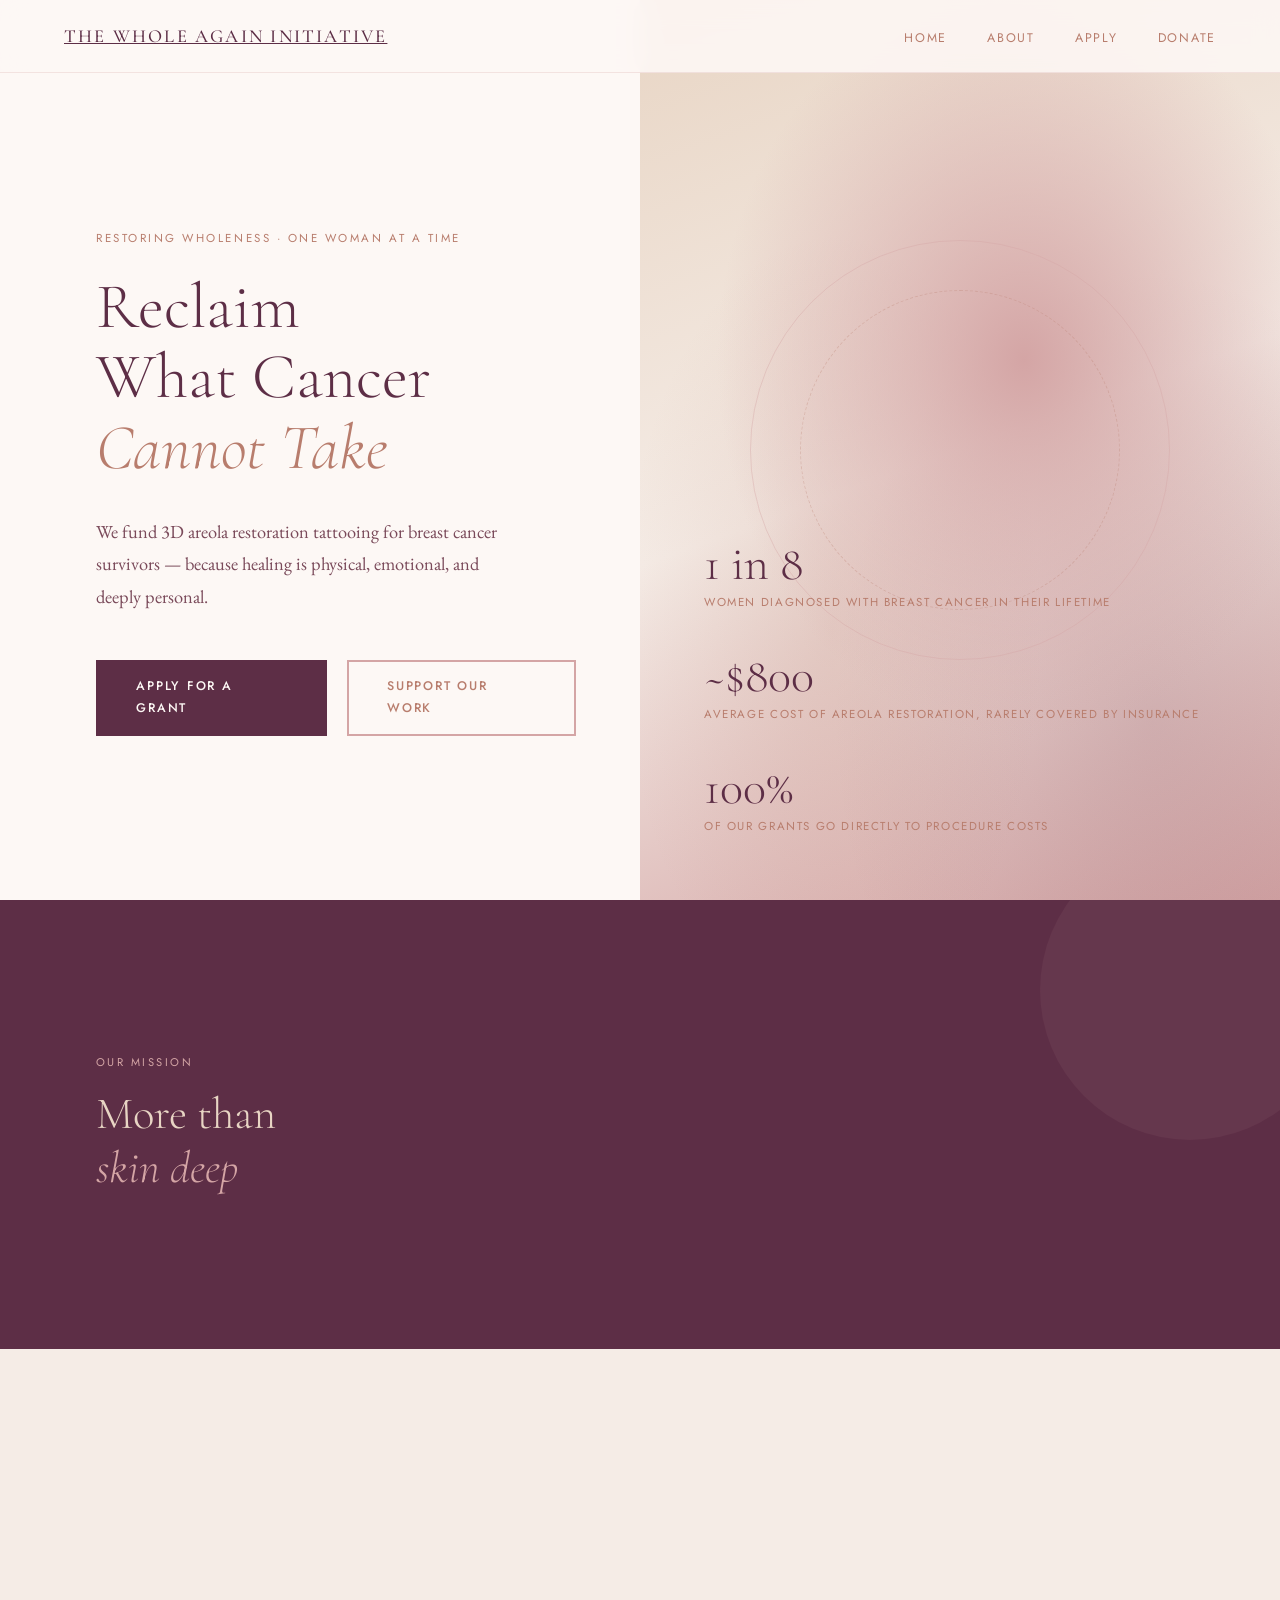
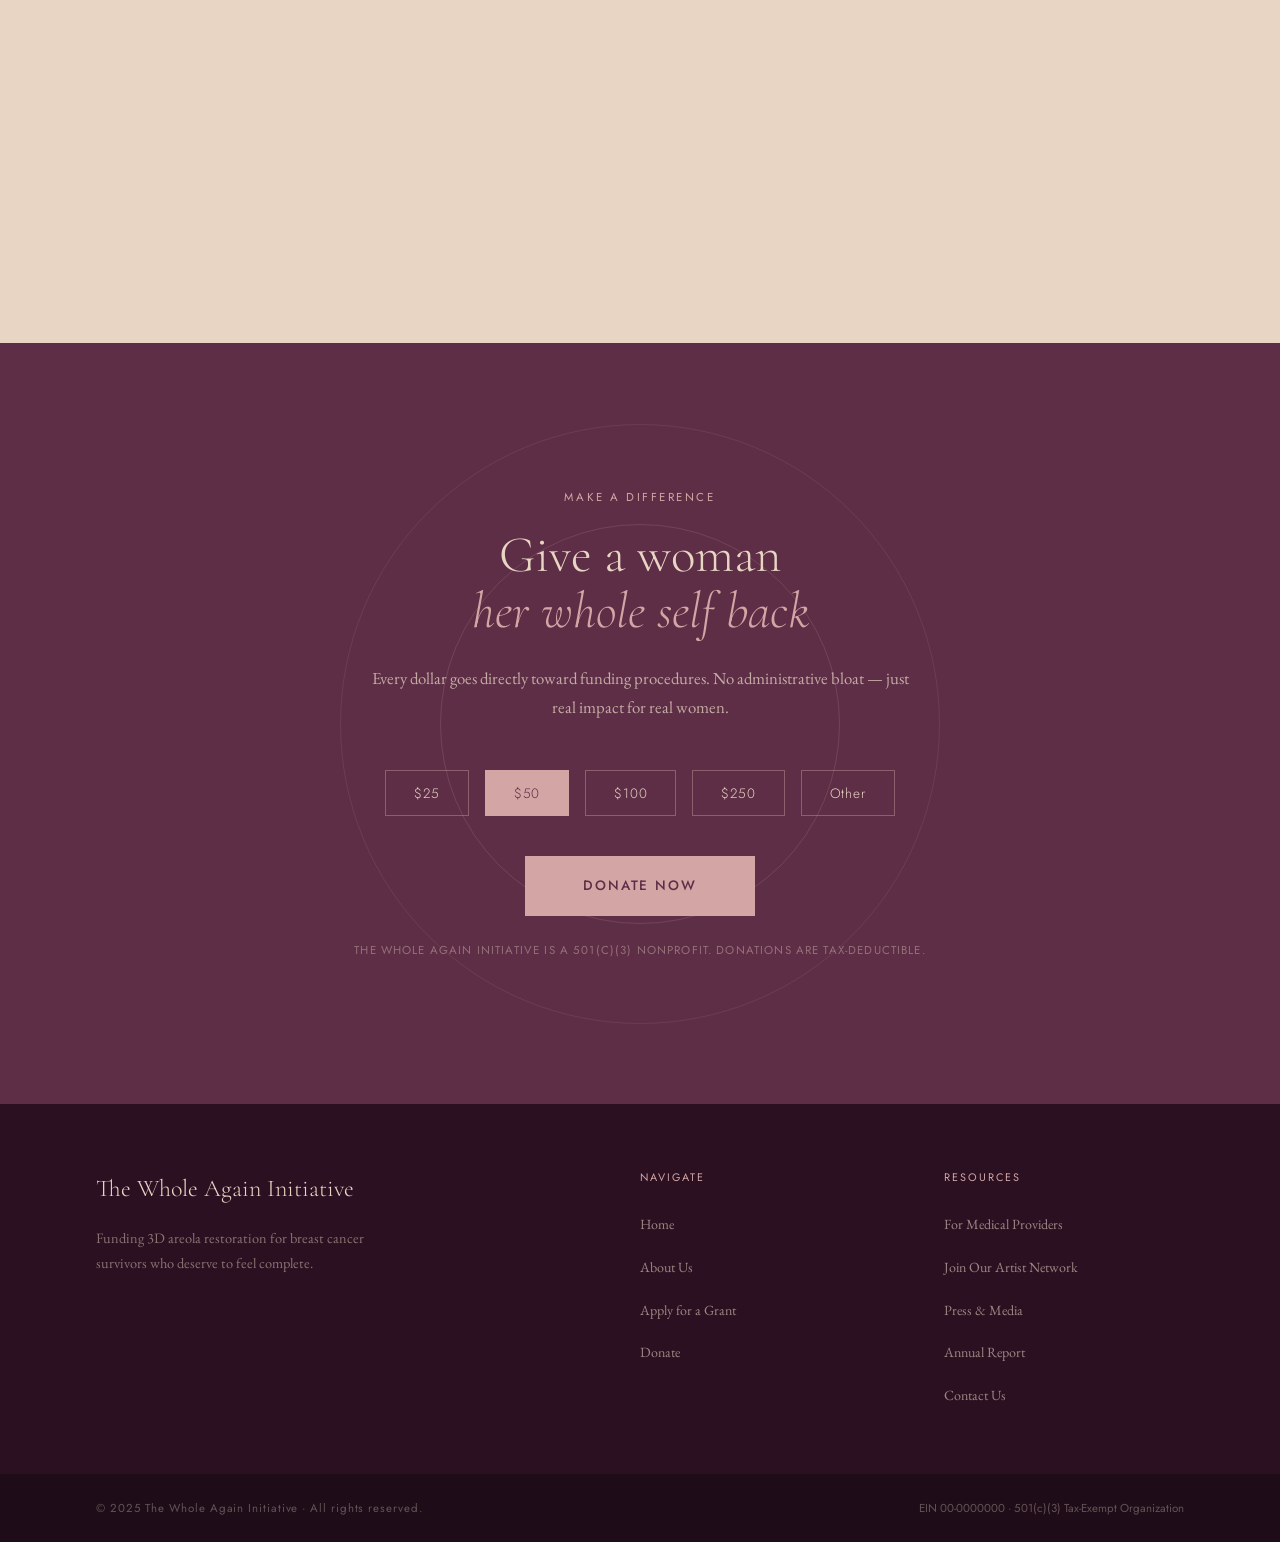
==== index.html @ ffe0a5b9 "Add files via upload" ====
<!DOCTYPE html>
<html lang="en">
<head>
  <meta charset="UTF-8" />
  <meta name="viewport" content="width=device-width, initial-scale=1.0"/>
  <title>The Whole Again Initiative</title>
  <link href="https://fonts.googleapis.com/css2?family=Cormorant+Garamond:ital,wght@0,300;0,400;0,500;0,600;1,300;1,400&family=EB+Garamond:ital,wght@0,400;0,500;1,400&family=Jost:wght@300;400;500&display=swap" rel="stylesheet"/>
  <style>
    :root {
      --dusty-rose: #d4a5a5;
      --clay: #b87d6d;
      --sand: #e8d5c4;
      --deep-burgundy: #5d2e46;
      --petal: #f5ece6;
      --warm-white: #fdf8f5;
      --muted-rose: #c49090;
      --text-dark: #3a1e2e;
    }

    *, *::before, *::after { box-sizing: border-box; margin: 0; padding: 0; }

    html { scroll-behavior: smooth; }

    body {
      background: var(--warm-white);
      color: var(--text-dark);
      font-family: 'EB Garamond', Georgia, serif;
      font-size: 18px;
      line-height: 1.75;
      overflow-x: hidden;
    }

    /* ── NAV ─────────────────────────────────────────────── */
    nav {
      position: fixed; top: 0; left: 0; right: 0; z-index: 100;
      display: flex; align-items: center; justify-content: space-between;
      padding: 1.25rem 4rem;
      background: rgba(253,248,245,0.88);
      backdrop-filter: blur(12px);
      border-bottom: 1px solid rgba(212,165,165,0.25);
      animation: fadeDown 0.8s ease both;
    }
    .nav-logo {
      font-family: 'Cormorant Garamond', serif;
      font-size: 1.15rem;
      font-weight: 500;
      letter-spacing: 0.12em;
      text-transform: uppercase;
      color: var(--deep-burgundy);
    }
    .nav-links { display: flex; gap: 2.5rem; list-style: none; }
    .nav-links a {
      font-family: 'Jost', sans-serif;
      font-size: 0.78rem;
      font-weight: 400;
      letter-spacing: 0.14em;
      text-transform: uppercase;
      color: var(--clay);
      text-decoration: none;
      transition: color 0.2s;
    }
    .nav-links a:hover { color: var(--deep-burgundy); }

    /* ── HERO ────────────────────────────────────────────── */
    .hero {
      min-height: 100vh;
      display: grid;
      grid-template-columns: 1fr 1fr;
      position: relative;
      overflow: hidden;
    }

    .hero-left {
      display: flex;
      flex-direction: column;
      justify-content: center;
      padding: 10rem 4rem 6rem 6rem;
      position: relative;
      z-index: 2;
    }

    .hero-eyebrow {
      font-family: 'Jost', sans-serif;
      font-size: 0.72rem;
      font-weight: 400;
      letter-spacing: 0.22em;
      text-transform: uppercase;
      color: var(--clay);
      margin-bottom: 1.5rem;
      animation: fadeUp 1s 0.3s ease both;
    }

    .hero-title {
      font-family: 'Cormorant Garamond', serif;
      font-size: clamp(3rem, 5vw, 5.5rem);
      font-weight: 300;
      line-height: 1.1;
      color: var(--deep-burgundy);
      margin-bottom: 2rem;
      animation: fadeUp 1s 0.5s ease both;
    }
    .hero-title em {
      font-style: italic;
      font-weight: 300;
      color: var(--clay);
    }

    .hero-tagline {
      font-size: 1.15rem;
      font-weight: 400;
      color: #7a4a5a;
      max-width: 420px;
      margin-bottom: 3rem;
      animation: fadeUp 1s 0.7s ease both;
    }

    .hero-ctas {
      display: flex; gap: 1.25rem; align-items: center;
      animation: fadeUp 1s 0.9s ease both;
    }

    .btn-primary {
      display: inline-block;
      padding: 0.9rem 2.4rem;
      background: var(--deep-burgundy);
      color: var(--warm-white);
      font-family: 'Jost', sans-serif;
      font-size: 0.78rem;
      font-weight: 500;
      letter-spacing: 0.14em;
      text-transform: uppercase;
      text-decoration: none;
      border: 2px solid var(--deep-burgundy);
      transition: all 0.3s ease;
    }
    .btn-primary:hover {
      background: transparent;
      color: var(--deep-burgundy);
    }

    .btn-secondary {
      display: inline-block;
      padding: 0.9rem 2.4rem;
      background: transparent;
      color: var(--clay);
      font-family: 'Jost', sans-serif;
      font-size: 0.78rem;
      font-weight: 500;
      letter-spacing: 0.14em;
      text-transform: uppercase;
      text-decoration: none;
      border: 2px solid var(--dusty-rose);
      transition: all 0.3s ease;
    }
    .btn-secondary:hover {
      border-color: var(--clay);
      color: var(--deep-burgundy);
    }

    .hero-right {
      position: relative;
      overflow: hidden;
      animation: fadeIn 1.4s 0.4s ease both;
    }

    /* Painterly gradient panel */
    .hero-right::before {
      content: '';
      position: absolute; inset: 0;
      background:
        radial-gradient(ellipse 80% 70% at 60% 40%, #d4a5a5 0%, transparent 60%),
        radial-gradient(ellipse 60% 80% at 30% 70%, #b87d6d33 0%, transparent 55%),
        radial-gradient(ellipse 100% 100% at 80% 80%, #5d2e4622 0%, transparent 50%),
        linear-gradient(160deg, #e8d5c4 0%, #f5ece6 50%, #d4a5a5 100%);
    }

    .hero-right-content {
      position: absolute; inset: 0;
      display: flex; flex-direction: column;
      justify-content: flex-end; align-items: flex-start;
      padding: 4rem;
      z-index: 2;
    }

    .hero-stat-block {
      display: flex; flex-direction: column; gap: 2.5rem;
    }

    .hero-stat {
      animation: fadeUp 1s ease both;
    }
    .hero-stat:nth-child(1) { animation-delay: 1s; }
    .hero-stat:nth-child(2) { animation-delay: 1.2s; }
    .hero-stat:nth-child(3) { animation-delay: 1.4s; }

    .hero-stat-number {
      font-family: 'Cormorant Garamond', serif;
      font-size: 3rem;
      font-weight: 300;
      color: var(--deep-burgundy);
      line-height: 1;
    }
    .hero-stat-label {
      font-family: 'Jost', sans-serif;
      font-size: 0.72rem;
      font-weight: 400;
      letter-spacing: 0.14em;
      text-transform: uppercase;
      color: var(--clay);
      margin-top: 0.25rem;
    }

    /* Decorative circle */
    .hero-circle {
      position: absolute;
      width: 420px; height: 420px;
      border-radius: 50%;
      border: 1px solid rgba(212,165,165,0.4);
      top: 50%; left: 50%;
      transform: translate(-50%, -50%);
      animation: rotateSlow 30s linear infinite;
    }
    .hero-circle::before {
      content: '';
      position: absolute;
      width: 320px; height: 320px;
      border-radius: 50%;
      border: 1px dashed rgba(184,125,109,0.3);
      top: 50%; left: 50%;
      transform: translate(-50%, -50%);
    }

    /* Vertical rule */
    .hero-divider {
      position: absolute;
      left: 0; top: 15%; bottom: 15%;
      width: 1px;
      background: linear-gradient(to bottom, transparent, var(--dusty-rose), transparent);
    }

    /* ── MISSION BAND ────────────────────────────────────── */
    .mission-band {
      background: var(--deep-burgundy);
      padding: 5rem 6rem;
      display: grid;
      grid-template-columns: 1fr 2fr;
      gap: 5rem;
      align-items: center;
      position: relative;
      overflow: hidden;
    }
    .mission-band::after {
      content: '';
      position: absolute; top: -60px; right: -60px;
      width: 300px; height: 300px;
      border-radius: 50%;
      background: rgba(212,165,165,0.07);
    }

    .mission-label {
      font-family: 'Jost', sans-serif;
      font-size: 0.7rem;
      letter-spacing: 0.22em;
      text-transform: uppercase;
      color: var(--dusty-rose);
      margin-bottom: 1rem;
    }

    .mission-heading {
      font-family: 'Cormorant Garamond', serif;
      font-size: clamp(2rem, 3.5vw, 3.2rem);
      font-weight: 300;
      color: var(--sand);
      line-height: 1.2;
    }
    .mission-heading em {
      font-style: italic;
      color: var(--dusty-rose);
    }

    .mission-body {
      font-size: 1.05rem;
      color: rgba(232,213,196,0.85);
      line-height: 1.85;
    }
    .mission-body p + p { margin-top: 1.25rem; }

    /* ── HOW IT WORKS ────────────────────────────────────── */
    .how {
      padding: 8rem 6rem;
      background: var(--petal);
      position: relative;
    }

    .section-label {
      font-family: 'Jost', sans-serif;
      font-size: 0.72rem;
      letter-spacing: 0.22em;
      text-transform: uppercase;
      color: var(--clay);
      margin-bottom: 1rem;
    }

    .section-heading {
      font-family: 'Cormorant Garamond', serif;
      font-size: clamp(2.2rem, 3vw, 3.6rem);
      font-weight: 300;
      color: var(--deep-burgundy);
      line-height: 1.15;
      margin-bottom: 4rem;
    }

    .steps {
      display: grid;
      grid-template-columns: repeat(3, 1fr);
      gap: 3rem;
      counter-reset: steps;
    }

    .step {
      counter-increment: steps;
      position: relative;
      padding-top: 2rem;
      border-top: 2px solid var(--dusty-rose);
      transition: transform 0.3s ease;
    }
    .step:hover { transform: translateY(-4px); }

    .step::before {
      content: "0" counter(steps);
      font-family: 'Cormorant Garamond', serif;
      font-size: 3.5rem;
      font-weight: 300;
      color: var(--dusty-rose);
      line-height: 1;
      display: block;
      margin-bottom: 1rem;
    }

    .step-title {
      font-family: 'Cormorant Garamond', serif;
      font-size: 1.5rem;
      font-weight: 500;
      color: var(--deep-burgundy);
      margin-bottom: 0.75rem;
    }

    .step-body {
      font-size: 0.98rem;
      color: #7a4a5a;
      line-height: 1.75;
    }

    /* ── IMPACT ──────────────────────────────────────────── */
    .impact {
      padding: 8rem 6rem;
      background: var(--warm-white);
      display: grid;
      grid-template-columns: 1fr 1fr;
      gap: 6rem;
      align-items: center;
    }

    .impact-quote {
      position: relative;
    }
    .impact-quote::before {
      content: '\201C';
      font-family: 'Cormorant Garamond', serif;
      font-size: 12rem;
      font-weight: 300;
      color: var(--dusty-rose);
      opacity: 0.3;
      position: absolute;
      top: -3.5rem; left: -2rem;
      line-height: 1;
      pointer-events: none;
    }

    .impact-quote blockquote {
      font-family: 'Cormorant Garamond', serif;
      font-size: clamp(1.5rem, 2.2vw, 2.2rem);
      font-weight: 300;
      font-style: italic;
      color: var(--deep-burgundy);
      line-height: 1.5;
      position: relative;
      z-index: 1;
    }

    .impact-attribution {
      font-family: 'Jost', sans-serif;
      font-size: 0.78rem;
      letter-spacing: 0.12em;
      text-transform: uppercase;
      color: var(--clay);
      margin-top: 1.5rem;
    }

    .impact-cards {
      display: flex;
      flex-direction: column;
      gap: 1.5rem;
    }

    .impact-card {
      background: var(--petal);
      border-left: 3px solid var(--dusty-rose);
      padding: 1.75rem 2rem;
      transition: border-color 0.3s, transform 0.3s;
    }
    .impact-card:hover {
      border-left-color: var(--deep-burgundy);
      transform: translateX(6px);
    }

    .impact-card-num {
      font-family: 'Cormorant Garamond', serif;
      font-size: 2.4rem;
      font-weight: 300;
      color: var(--deep-burgundy);
      line-height: 1;
    }
    .impact-card-desc {
      font-family: 'Jost', sans-serif;
      font-size: 0.78rem;
      letter-spacing: 0.1em;
      text-transform: uppercase;
      color: var(--clay);
      margin-top: 0.25rem;
    }

    /* ── ELIGIBILITY ─────────────────────────────────────── */
    .eligibility {
      padding: 8rem 6rem;
      background: var(--sand);
      display: grid;
      grid-template-columns: 1fr 1fr;
      gap: 6rem;
    }

    .eligibility-list {
      list-style: none;
      display: flex;
      flex-direction: column;
      gap: 1.25rem;
      margin-top: 2rem;
    }

    .eligibility-list li {
      display: flex;
      align-items: flex-start;
      gap: 1rem;
      font-size: 1rem;
      color: #5a3040;
    }

    .eligibility-list li::before {
      content: '';
      display: block;
      flex-shrink: 0;
      width: 20px; height: 20px;
      margin-top: 2px;
      border-radius: 50%;
      background: var(--deep-burgundy);
      background-image: url("data:image/svg+xml,%3Csvg xmlns='http://www.w3.org/2000/svg' viewBox='0 0 20 20' fill='white'%3E%3Cpath fill-rule='evenodd' d='M16.707 5.293a1 1 0 010 1.414l-8 8a1 1 0 01-1.414 0l-4-4a1 1 0 011.414-1.414L8 12.586l7.293-7.293a1 1 0 011.414 0z' clip-rule='evenodd'/%3E%3C/svg%3E");
    }

    .apply-form-promo {
      display: flex;
      flex-direction: column;
      justify-content: center;
      gap: 2rem;
    }

    .form-note {
      font-family: 'Jost', sans-serif;
      font-size: 0.78rem;
      letter-spacing: 0.08em;
      color: var(--clay);
      padding: 1.5rem;
      background: rgba(255,255,255,0.5);
      border: 1px solid var(--dusty-rose);
    }

    /* ── DONATE ──────────────────────────────────────────── */
    .donate {
      padding: 9rem 6rem;
      background: var(--deep-burgundy);
      text-align: center;
      position: relative;
      overflow: hidden;
    }
    .donate::before {
      content: '';
      position: absolute;
      width: 600px; height: 600px;
      border-radius: 50%;
      border: 1px solid rgba(212,165,165,0.12);
      top: 50%; left: 50%;
      transform: translate(-50%, -50%);
    }
    .donate::after {
      content: '';
      position: absolute;
      width: 400px; height: 400px;
      border-radius: 50%;
      border: 1px solid rgba(212,165,165,0.18);
      top: 50%; left: 50%;
      transform: translate(-50%, -50%);
    }

    .donate-inner { position: relative; z-index: 2; }

    .donate-eyebrow {
      font-family: 'Jost', sans-serif;
      font-size: 0.72rem;
      letter-spacing: 0.22em;
      text-transform: uppercase;
      color: var(--dusty-rose);
      margin-bottom: 1.25rem;
    }

    .donate-heading {
      font-family: 'Cormorant Garamond', serif;
      font-size: clamp(2.5rem, 4vw, 5rem);
      font-weight: 300;
      color: var(--sand);
      line-height: 1.1;
      margin-bottom: 1.5rem;
    }
    .donate-heading em { font-style: italic; color: var(--dusty-rose); }

    .donate-subtext {
      color: rgba(232,213,196,0.75);
      font-size: 1.05rem;
      max-width: 540px;
      margin: 0 auto 3rem;
    }

    .donate-amounts {
      display: flex;
      justify-content: center;
      gap: 1rem;
      flex-wrap: wrap;
      margin-bottom: 2.5rem;
    }

    .amount-chip {
      padding: 0.75rem 1.75rem;
      border: 1px solid rgba(212,165,165,0.4);
      color: var(--sand);
      font-family: 'Jost', sans-serif;
      font-size: 0.85rem;
      font-weight: 300;
      cursor: pointer;
      transition: all 0.2s;
      background: transparent;
      letter-spacing: 0.06em;
    }
    .amount-chip:hover, .amount-chip.active {
      background: var(--dusty-rose);
      border-color: var(--dusty-rose);
      color: var(--deep-burgundy);
    }

    .btn-donate {
      display: inline-block;
      padding: 1rem 3.5rem;
      background: var(--dusty-rose);
      color: var(--deep-burgundy);
      font-family: 'Jost', sans-serif;
      font-size: 0.85rem;
      font-weight: 500;
      letter-spacing: 0.14em;
      text-transform: uppercase;
      text-decoration: none;
      border: 2px solid var(--dusty-rose);
      transition: all 0.3s ease;
    }
    .btn-donate:hover {
      background: transparent;
      color: var(--dusty-rose);
    }

    /* ── FOOTER ──────────────────────────────────────────── */
    footer {
      padding: 4rem 6rem;
      background: #2a1020;
      display: grid;
      grid-template-columns: 2fr 1fr 1fr;
      gap: 4rem;
    }

    .footer-brand {
      font-family: 'Cormorant Garamond', serif;
      font-size: 1.5rem;
      font-weight: 300;
      color: var(--sand);
      margin-bottom: 1rem;
    }

    .footer-tagline {
      font-size: 0.9rem;
      color: rgba(232,213,196,0.5);
      max-width: 280px;
      line-height: 1.7;
    }

    .footer-col-title {
      font-family: 'Jost', sans-serif;
      font-size: 0.68rem;
      letter-spacing: 0.18em;
      text-transform: uppercase;
      color: var(--dusty-rose);
      margin-bottom: 1.25rem;
    }

    .footer-links {
      list-style: none;
      display: flex;
      flex-direction: column;
      gap: 0.7rem;
    }

    .footer-links a {
      font-size: 0.88rem;
      color: rgba(232,213,196,0.6);
      text-decoration: none;
      transition: color 0.2s;
    }
    .footer-links a:hover { color: var(--dusty-rose); }

    .footer-bottom {
      padding: 1.5rem 6rem;
      background: #1e0c18;
      display: flex;
      align-items: center;
      justify-content: space-between;
    }

    .footer-copy {
      font-family: 'Jost', sans-serif;
      font-size: 0.72rem;
      letter-spacing: 0.08em;
      color: rgba(232,213,196,0.35);
    }

    .footer-tax {
      font-family: 'Jost', sans-serif;
      font-size: 0.72rem;
      color: rgba(232,213,196,0.35);
    }

    /* ── ANIMATIONS ──────────────────────────────────────── */
    @keyframes fadeUp {
      from { opacity: 0; transform: translateY(30px); }
      to   { opacity: 1; transform: translateY(0); }
    }
    @keyframes fadeDown {
      from { opacity: 0; transform: translateY(-20px); }
      to   { opacity: 1; transform: translateY(0); }
    }
    @keyframes fadeIn {
      from { opacity: 0; }
      to   { opacity: 1; }
    }
    @keyframes rotateSlow {
      from { transform: translate(-50%, -50%) rotate(0deg); }
      to   { transform: translate(-50%, -50%) rotate(360deg); }
    }

    /* Scroll reveal */
    .reveal {
      opacity: 0;
      transform: translateY(28px);
      transition: opacity 0.8s ease, transform 0.8s ease;
    }
    .reveal.visible {
      opacity: 1;
      transform: translateY(0);
    }

    /* ── RESPONSIVE ──────────────────────────────────────── */
    @media (max-width: 900px) {
      nav { padding: 1.25rem 2rem; }
      .nav-links { display: none; }
      .hero { grid-template-columns: 1fr; }
      .hero-left { padding: 8rem 2rem 4rem; }
      .hero-right { height: 320px; }
      .mission-band,
      .impact,
      .eligibility { grid-template-columns: 1fr; padding: 4rem 2rem; gap: 2rem; }
      .how { padding: 5rem 2rem; }
      .steps { grid-template-columns: 1fr; }
      .donate { padding: 6rem 2rem; }
      footer { grid-template-columns: 1fr; padding: 3rem 2rem; }
      .footer-bottom { padding: 1.25rem 2rem; flex-direction: column; gap: 0.5rem; }
    }
  </style>
</head>
<body>

  <!-- NAV -->
  <nav>
    <a class="nav-logo" href="/">The Whole Again Initiative</a>
    <ul class="nav-links">
      <li><a href="/" class="active">Home</a></li>
      <li><a href="/about">About</a></li>
      <li><a href="/apply">Apply</a></li>
      <li><a href="/donate">Donate</a></li>
    </ul>
  </nav>

  <!-- HERO -->
  <section class="hero" id="top">
    <div class="hero-left">
      <p class="hero-eyebrow">Restoring Wholeness · One Woman at a Time</p>
      <h1 class="hero-title">
        Reclaim<br/>
        What Cancer<br/>
        <em>Cannot Take</em>
      </h1>
      <p class="hero-tagline">
        We fund 3D areola restoration tattooing for breast cancer survivors — because healing is physical, emotional, and deeply personal.
      </p>
      <div class="hero-ctas">
        <a href="#apply" class="btn-primary">Apply for a Grant</a>
        <a href="#donate" class="btn-secondary">Support Our Work</a>
      </div>
    </div>

    <div class="hero-right">
      <div class="hero-circle"></div>
      <div class="hero-right-content">
        <div class="hero-stat-block">
          <div class="hero-stat">
            <div class="hero-stat-number">1 in 8</div>
            <div class="hero-stat-label">Women diagnosed with breast cancer in their lifetime</div>
          </div>
          <div class="hero-stat">
            <div class="hero-stat-number">~$800</div>
            <div class="hero-stat-label">Average cost of areola restoration, rarely covered by insurance</div>
          </div>
          <div class="hero-stat">
            <div class="hero-stat-number">100%</div>
            <div class="hero-stat-label">Of our grants go directly to procedure costs</div>
          </div>
        </div>
      </div>
    </div>
  </section>

  <!-- MISSION BAND -->
  <section class="mission-band" id="mission">
    <div>
      <p class="mission-label">Our Mission</p>
      <h2 class="mission-heading">
        More than<br/>
        <em>skin deep</em>
      </h2>
    </div>
    <div class="mission-body reveal">
      <p>
        After mastectomy, many women feel their healing journey is incomplete. 3D areola restoration tattooing is a powerful final step — one that helps women reconnect with their bodies and move forward with confidence.
      </p>
      <p>
        But it's often considered cosmetic. Insurance rarely covers it. And the cost falls entirely on the women who need it most. The Whole Again Initiative closes that gap through grant funding, so finances never stand between a survivor and her sense of self.
      </p>
      <p>
        We partner with skilled paramedical tattoo artists across the country to ensure every woman we serve receives compassionate, expert care — at no cost to her.
      </p>
    </div>
  </section>

  <!-- HOW IT WORKS -->
  <section class="how" id="how">
    <p class="section-label reveal">The Process</p>
    <h2 class="section-heading reveal">How our grants work</h2>

    <div class="steps">
      <div class="step reveal">
        <h3 class="step-title">Apply Online</h3>
        <p class="step-body">Complete our simple application. We ask about your cancer history, financial situation, and where you are in your recovery. No lengthy forms — we respect your time and privacy.</p>
      </div>
      <div class="step reveal">
        <h3 class="step-title">Get Matched</h3>
        <p class="step-body">We pair you with a vetted paramedical tattoo artist near you who specializes in areola restoration. Every artist in our network has been personally reviewed for skill, sensitivity, and expertise.</p>
      </div>
      <div class="step reveal">
        <h3 class="step-title">Heal Fully</h3>
        <p class="step-body">We pay your artist directly. You arrive, you receive your procedure, and you leave without a bill. That's it. You've been through enough — this part should be simple.</p>
      </div>
    </div>
  </section>

  <!-- IMPACT -->
  <section class="impact" id="impact">
    <div class="impact-quote reveal">
      <blockquote>
        "I'd been a survivor for three years. But it wasn't until the restoration that I finally felt like myself again. I looked in the mirror and just… exhaled."
      </blockquote>
      <p class="impact-attribution">— Grant recipient, Ohio · 2023</p>
    </div>

    <div class="impact-cards">
      <div class="impact-card reveal">
        <div class="impact-card-num">312</div>
        <div class="impact-card-desc">Women funded since our founding</div>
      </div>
      <div class="impact-card reveal">
        <div class="impact-card-num">48</div>
        <div class="impact-card-desc">Partner artists across 32 states</div>
      </div>
      <div class="impact-card reveal">
        <div class="impact-card-num">$0</div>
        <div class="impact-card-desc">Out-of-pocket cost to every grant recipient</div>
      </div>
      <div class="impact-card reveal">
        <div class="impact-card-num">97%</div>
        <div class="impact-card-desc">Of recipients report improved body confidence post-procedure</div>
      </div>
    </div>
  </section>

  <!-- ELIGIBILITY / APPLY -->
  <section class="eligibility" id="apply">
    <div>
      <p class="section-label reveal">Grant Eligibility</p>
      <h2 class="section-heading reveal">Who we help</h2>
      <ul class="eligibility-list reveal">
        <li>Women who have undergone mastectomy or lumpectomy for breast cancer</li>
        <li>U.S. residents with financial need (income-based, flexible criteria)</li>
        <li>Fully healed surgical sites as confirmed by your medical provider</li>
        <li>No prior areola restoration procedure within the past 3 years</li>
        <li>Willingness to share your story (optionally) to help us raise awareness</li>
      </ul>
    </div>

    <div class="apply-form-promo reveal">
      <div>
        <p class="section-label">Ready to apply?</p>
        <h3 style="font-family:'Cormorant Garamond',serif;font-size:2.2rem;font-weight:300;color:var(--deep-burgundy);line-height:1.2;margin-bottom:1rem;">
          Your story matters.<br/><em>Let us help write the next chapter.</em>
        </h3>
        <p style="font-size:0.98rem;color:#7a4a5a;margin-bottom:1.75rem;">Applications are reviewed on a rolling basis. We typically respond within 2 weeks of submission.</p>
        <a href="#" class="btn-primary">Start Your Application</a>
      </div>
      <div class="form-note">
        <strong style="font-family:'Cormorant Garamond',serif;font-size:1.1rem;color:var(--deep-burgundy);">Need help applying?</strong><br/>
        <span style="font-size:0.9rem;color:#7a4a5a;">Call us at (800) 555-0192 or email <a href="/cdn-cgi/l/email-protection#ee899c8f809a9dae998681828b8f898f8780c0819c89" style="color:var(--clay);"><span class="__cf_email__" data-cfemail="b7d0c5d6d9c3c4f7c0dfd8dbd2d6d0d6ded999d8c5d0">[email&#160;protected]</span></a>. A real human answers.</span>
      </div>
    </div>
  </section>

  <!-- DONATE -->
  <section class="donate" id="donate">
    <div class="donate-inner">
      <p class="donate-eyebrow">Make a Difference</p>
      <h2 class="donate-heading">
        Give a woman<br/>
        <em>her whole self back</em>
      </h2>
      <p class="donate-subtext">
        Every dollar goes directly toward funding procedures. No administrative bloat — just real impact for real women.
      </p>
      <div class="donate-amounts">
        <button class="amount-chip">$25</button>
        <button class="amount-chip active">$50</button>
        <button class="amount-chip">$100</button>
        <button class="amount-chip">$250</button>
        <button class="amount-chip">Other</button>
      </div>
      <a href="#" class="btn-donate">Donate Now</a>
      <p style="margin-top:1.5rem;font-family:'Jost',sans-serif;font-size:0.72rem;letter-spacing:0.1em;color:rgba(232,213,196,0.4);text-transform:uppercase;">
        The Whole Again Initiative is a 501(c)(3) nonprofit. Donations are tax-deductible.
      </p>
    </div>
  </section>

  <!-- FOOTER -->
  <footer>
    <div>
      <p class="footer-brand">The Whole Again Initiative</p>
      <p class="footer-tagline">Funding 3D areola restoration for breast cancer survivors who deserve to feel complete.</p>
    </div>
    <div>
      <p class="footer-col-title">Navigate</p>
      <ul class="footer-links">
        <li><a href="/">Home</a></li>
        <li><a href="/about">About Us</a></li>
        <li><a href="/apply">Apply for a Grant</a></li>
        <li><a href="/donate">Donate</a></li>
      </ul>
    </div>
    <div>
      <p class="footer-col-title">Resources</p>
      <ul class="footer-links">
        <li><a href="#">For Medical Providers</a></li>
        <li><a href="#">Join Our Artist Network</a></li>
        <li><a href="#">Press & Media</a></li>
        <li><a href="#">Annual Report</a></li>
        <li><a href="#">Contact Us</a></li>
      </ul>
    </div>
  </footer>
  <div class="footer-bottom">
    <p class="footer-copy">© 2025 The Whole Again Initiative · All rights reserved.</p>
    <p class="footer-tax">EIN 00-0000000 · 501(c)(3) Tax-Exempt Organization</p>
  </div>

  <script data-cfasync="false" src="/cdn-cgi/scripts/5c5dd728/cloudflare-static/email-decode.min.js"></script><script>
    // Scroll reveal
    const reveals = document.querySelectorAll('.reveal');
    const observer = new IntersectionObserver((entries) => {
      entries.forEach((e, i) => {
        if (e.isIntersecting) {
          setTimeout(() => e.target.classList.add('visible'), i * 80);
          observer.unobserve(e.target);
        }
      });
    }, { threshold: 0.12 });
    reveals.forEach(el => observer.observe(el));

    // Donate chip toggle
    document.querySelectorAll('.amount-c
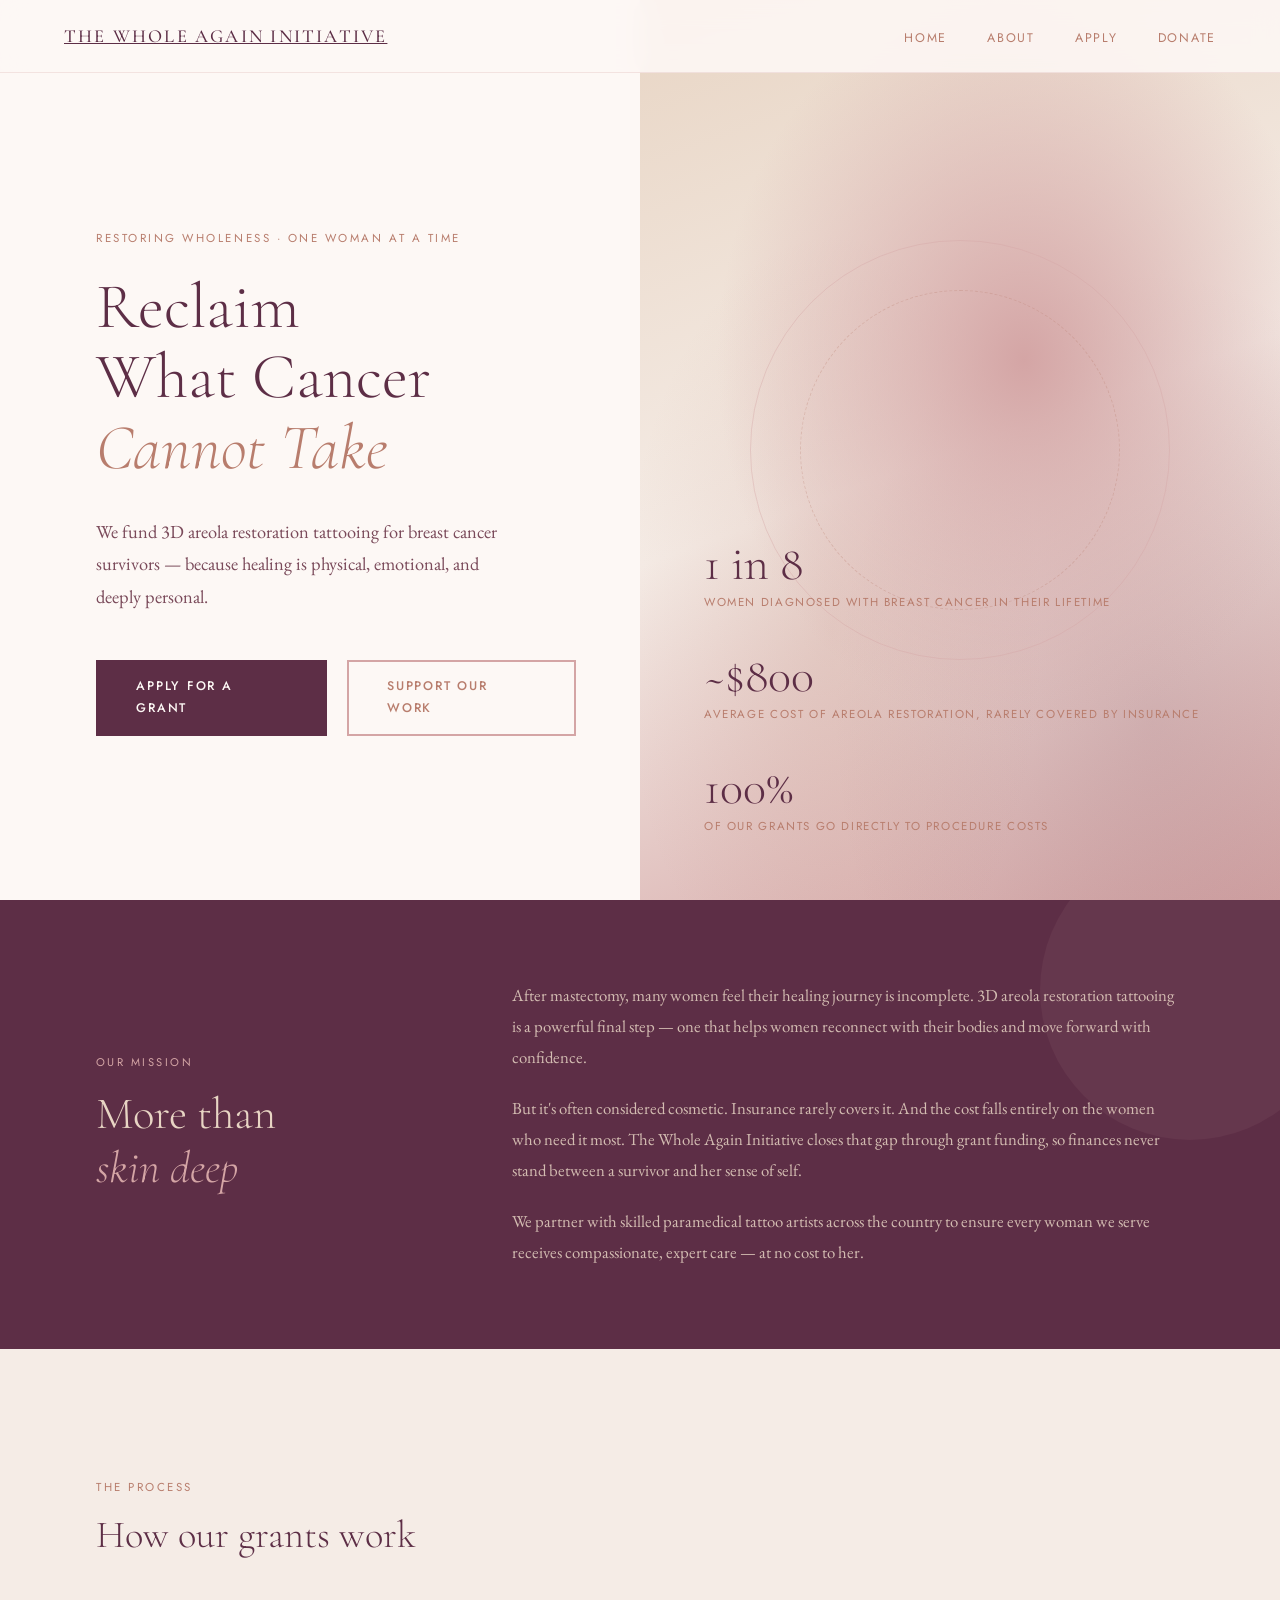
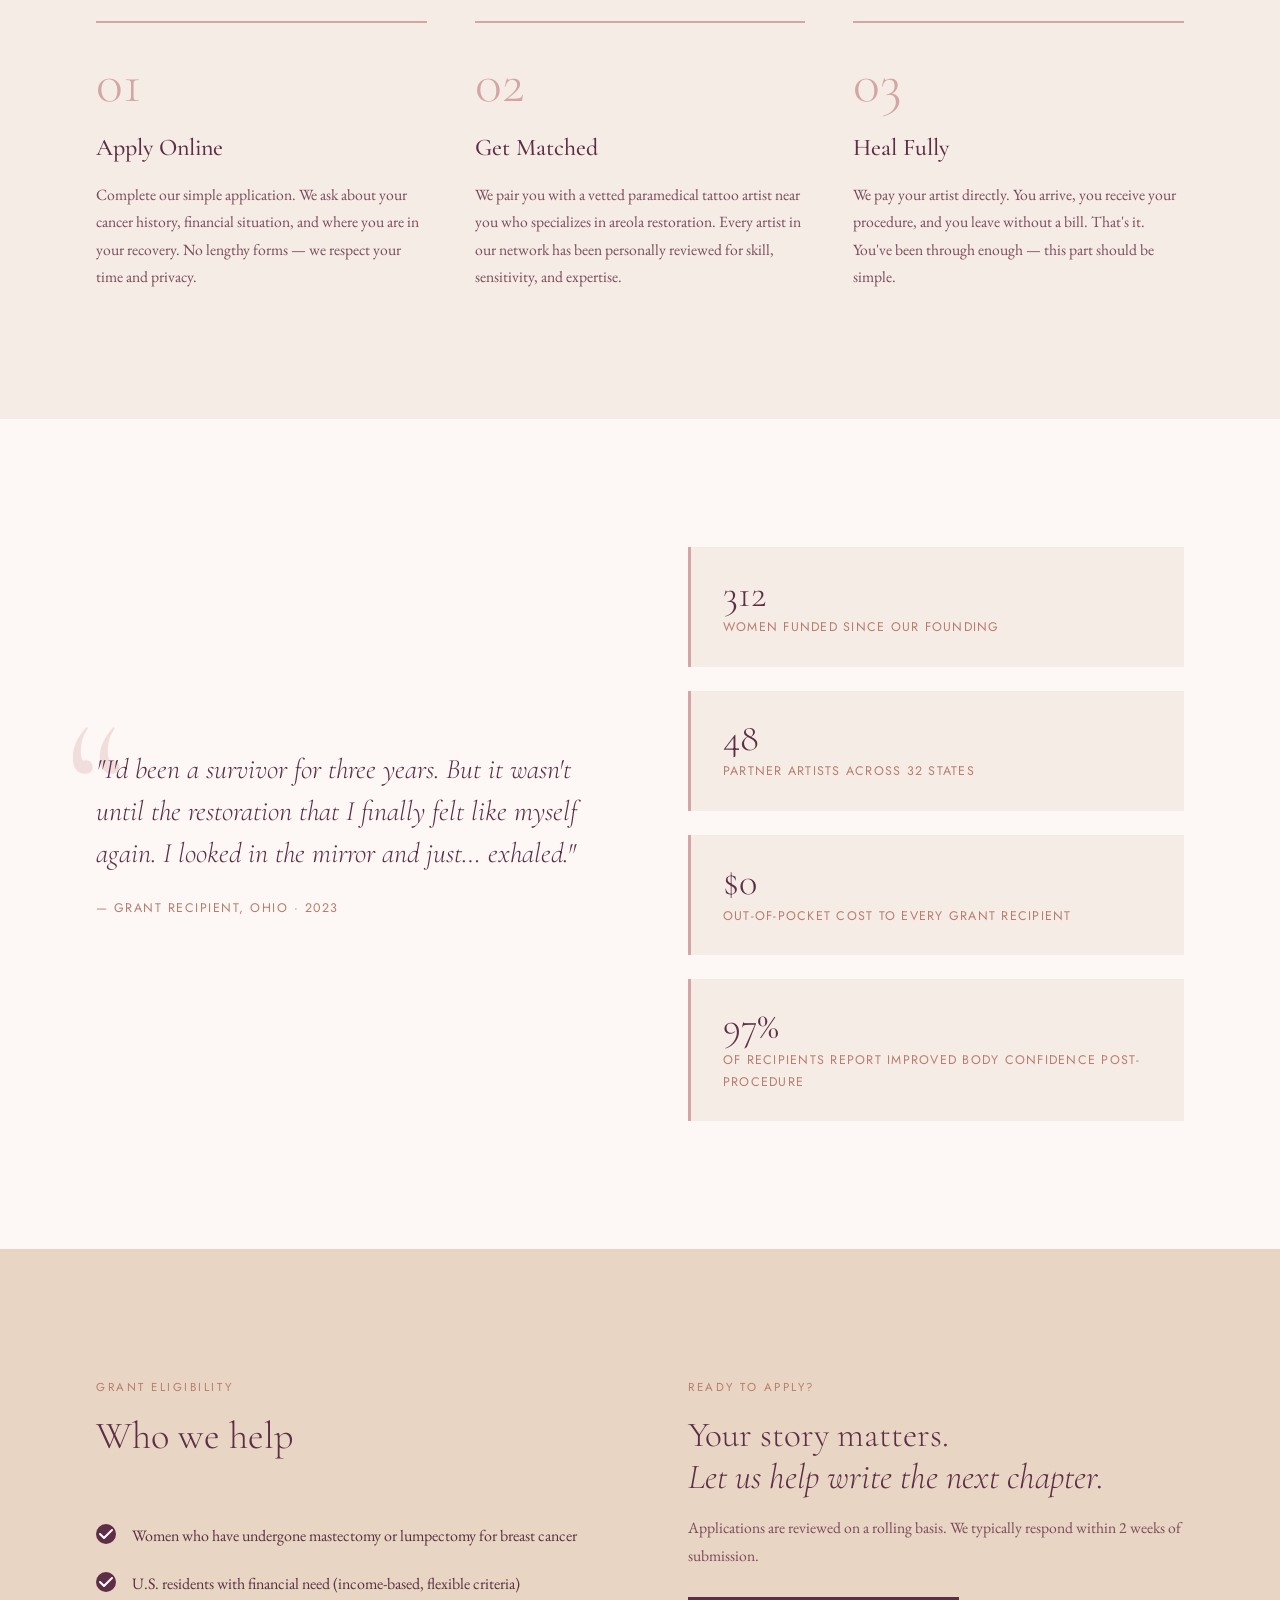
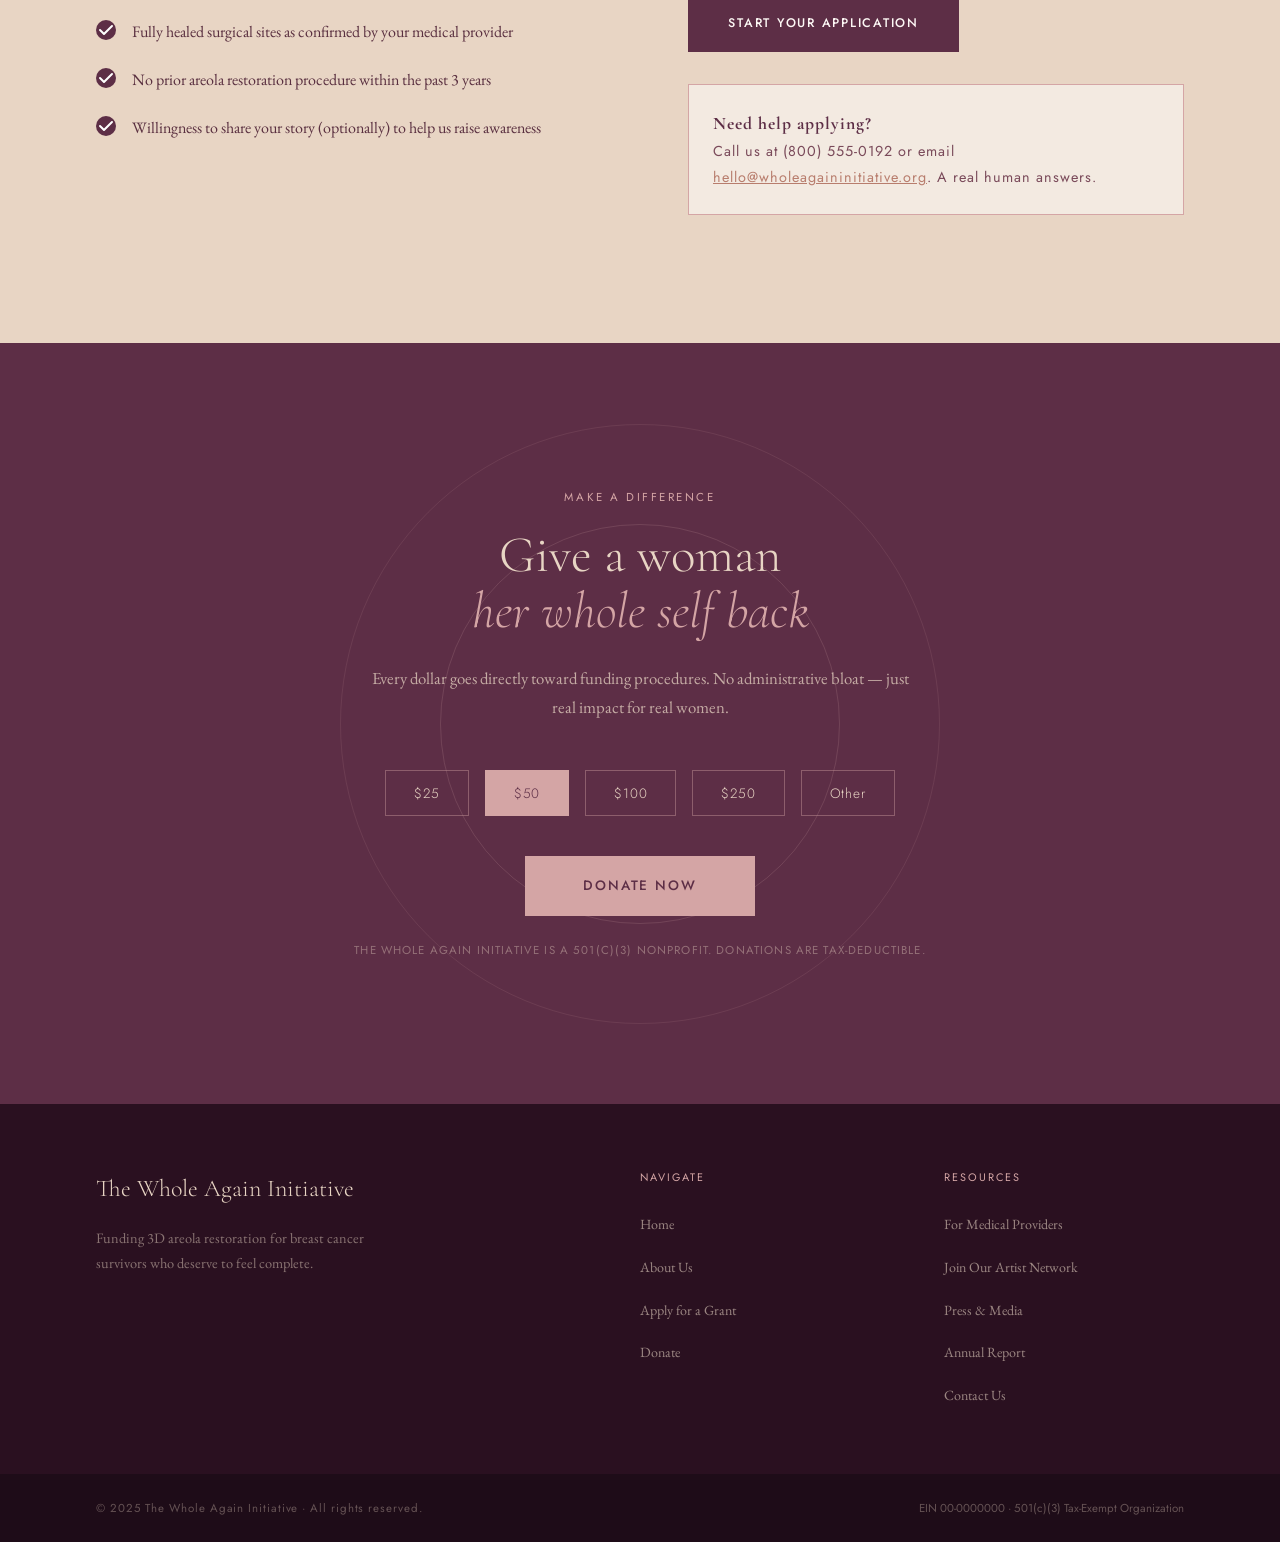
==== commit 2cadb88d: "Fix invisible page content caused by truncated script and Cloudflare artifacts The HTML file was tru" ====
--- a/index.html
+++ b/index.html
@@ -848,7 +848,7 @@
       </div>
       <div class="form-note">
         <strong style="font-family:'Cormorant Garamond',serif;font-size:1.1rem;color:var(--deep-burgundy);">Need help applying?</strong><br/>
-        <span style="font-size:0.9rem;color:#7a4a5a;">Call us at (800) 555-0192 or email <a href="/cdn-cgi/l/email-protection#ee899c8f809a9dae998681828b8f898f8780c0819c89" style="color:var(--clay);"><span class="__cf_email__" data-cfemail="b7d0c5d6d9c3c4f7c0dfd8dbd2d6d0d6ded999d8c5d0">[email&#160;protected]</span></a>. A real human answers.</span>
+        <span style="font-size:0.9rem;color:#7a4a5a;">Call us at (800) 555-0192 or email <a href="mailto:hello@wholeagaininitiative.org" style="color:var(--clay);">hello@wholeagaininitiative.org</a>. A real human answers.</span>
       </div>
     </div>
   </section>
@@ -909,7 +909,7 @@
     <p class="footer-tax">EIN 00-0000000 · 501(c)(3) Tax-Exempt Organization</p>
   </div>
 
-  <script data-cfasync="false" src="/cdn-cgi/scripts/5c5dd728/cloudflare-static/email-decode.min.js"></script><script>
+  <script>
     // Scroll reveal
     const reveals = document.querySelectorAll('.reveal');
     const observer = new IntersectionObserver((entries) => {
@@ -923,4 +923,12 @@
     reveals.forEach(el => observer.observe(el));
 
     // Donate chip toggle
-    document.querySelectorAll('.amount-c+    document.querySelectorAll('.amount-chip').forEach(chip => {
+      chip.addEventListener('click', () => {
+        document.querySelectorAll('.amount-chip').forEach(c => c.classList.remove('active'));
+        chip.classList.add('active');
+      });
+    });
+  </script>
+</body>
+</html>
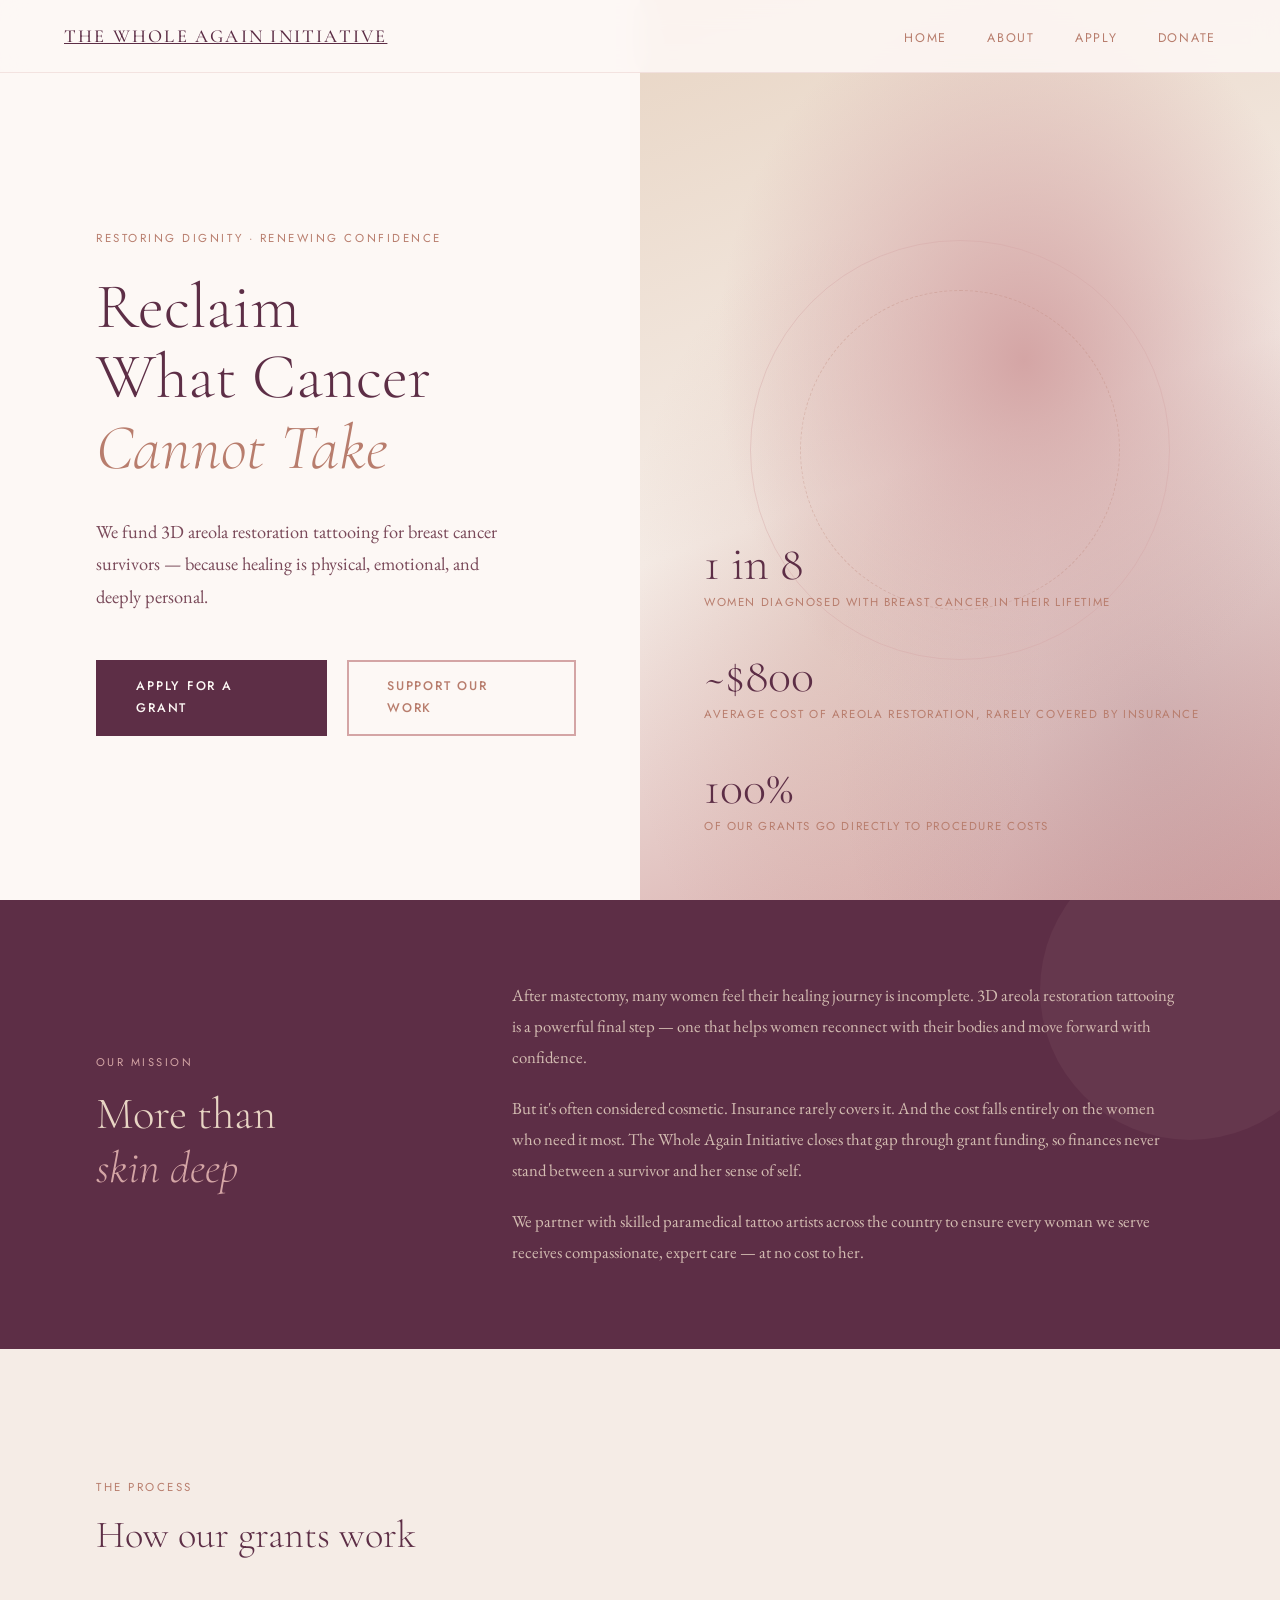
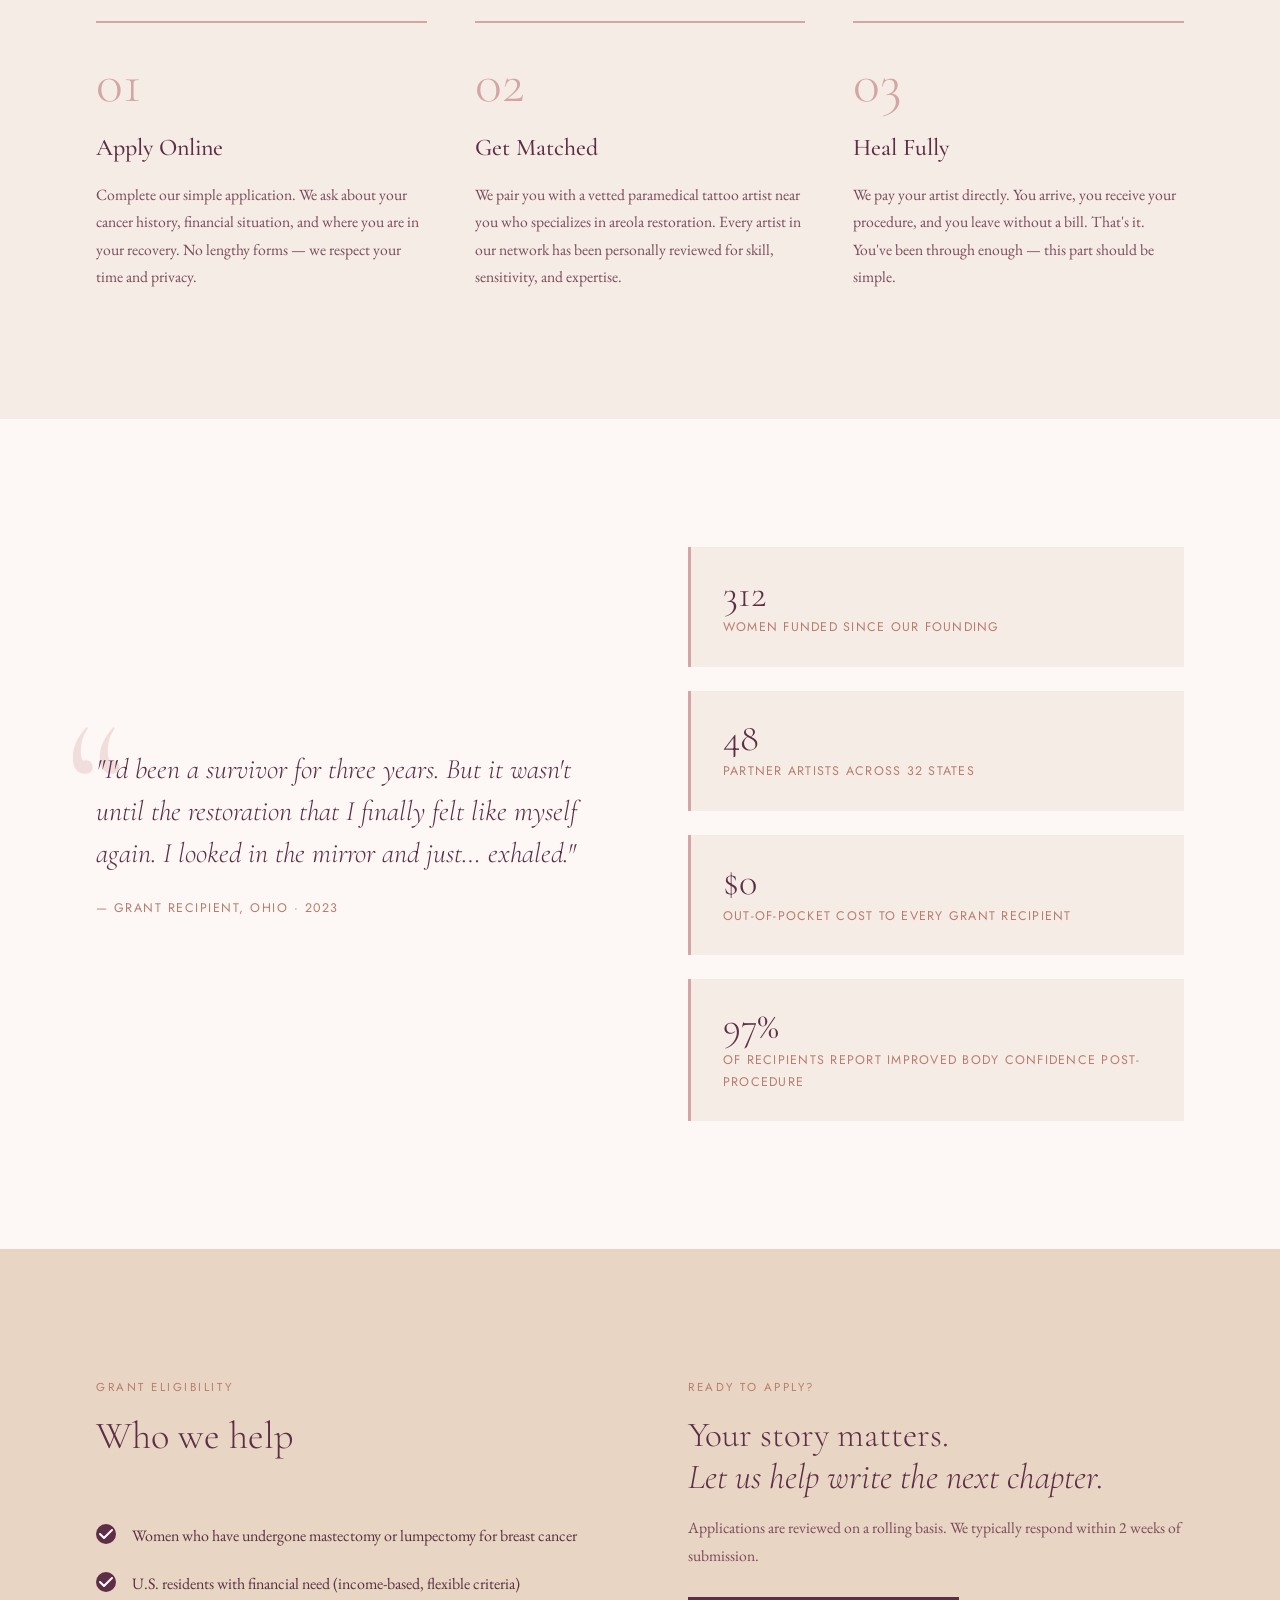
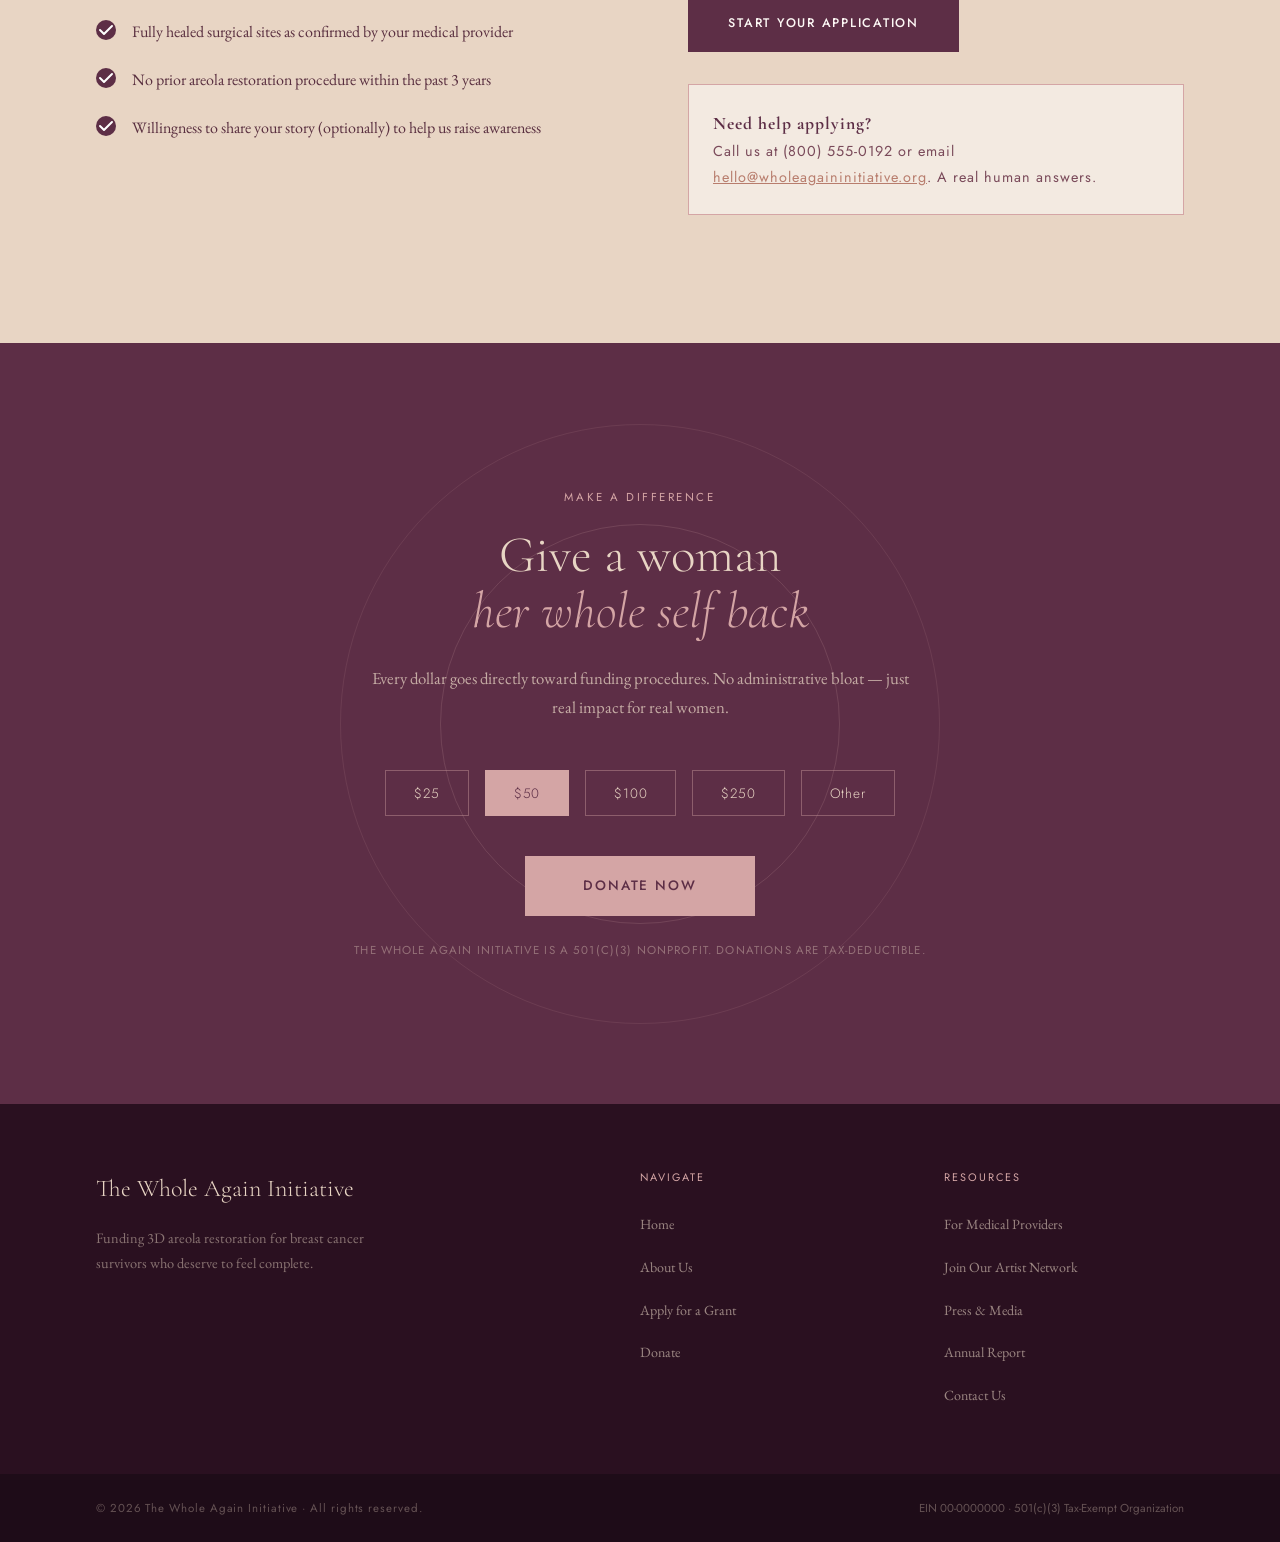
==== commit 1b898e64: "quick updates" ====
--- a/index.html
+++ b/index.html
@@ -715,7 +715,7 @@
   <!-- HERO -->
   <section class="hero" id="top">
     <div class="hero-left">
-      <p class="hero-eyebrow">Restoring Wholeness · One Woman at a Time</p>
+      <p class="hero-eyebrow">Restoring Dignity · Renewing Confidence</p>
       <h1 class="hero-title">
         Reclaim<br/>
         What Cancer<br/>
@@ -905,7 +905,7 @@
     </div>
   </footer>
   <div class="footer-bottom">
-    <p class="footer-copy">© 2025 The Whole Again Initiative · All rights reserved.</p>
+    <p class="footer-copy">© 2026 The Whole Again Initiative · All rights reserved.</p>
     <p class="footer-tax">EIN 00-0000000 · 501(c)(3) Tax-Exempt Organization</p>
   </div>
 
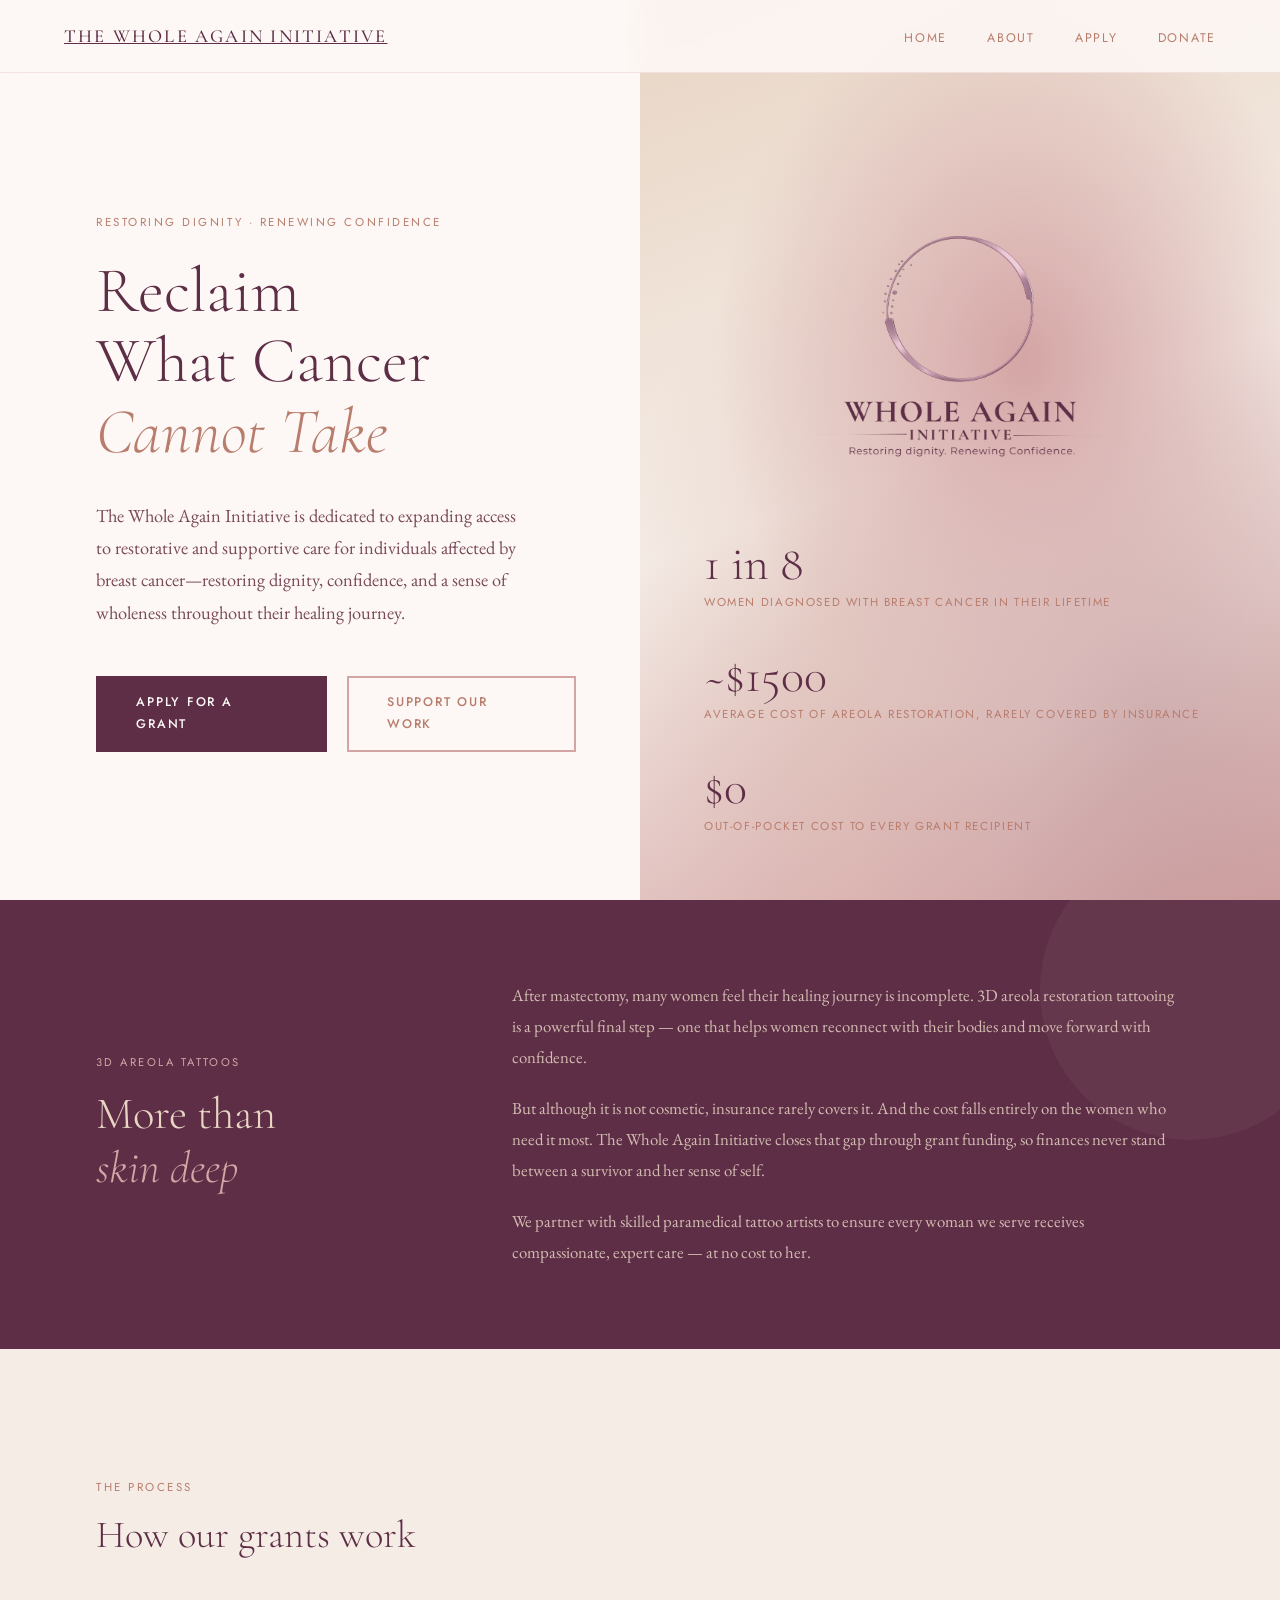
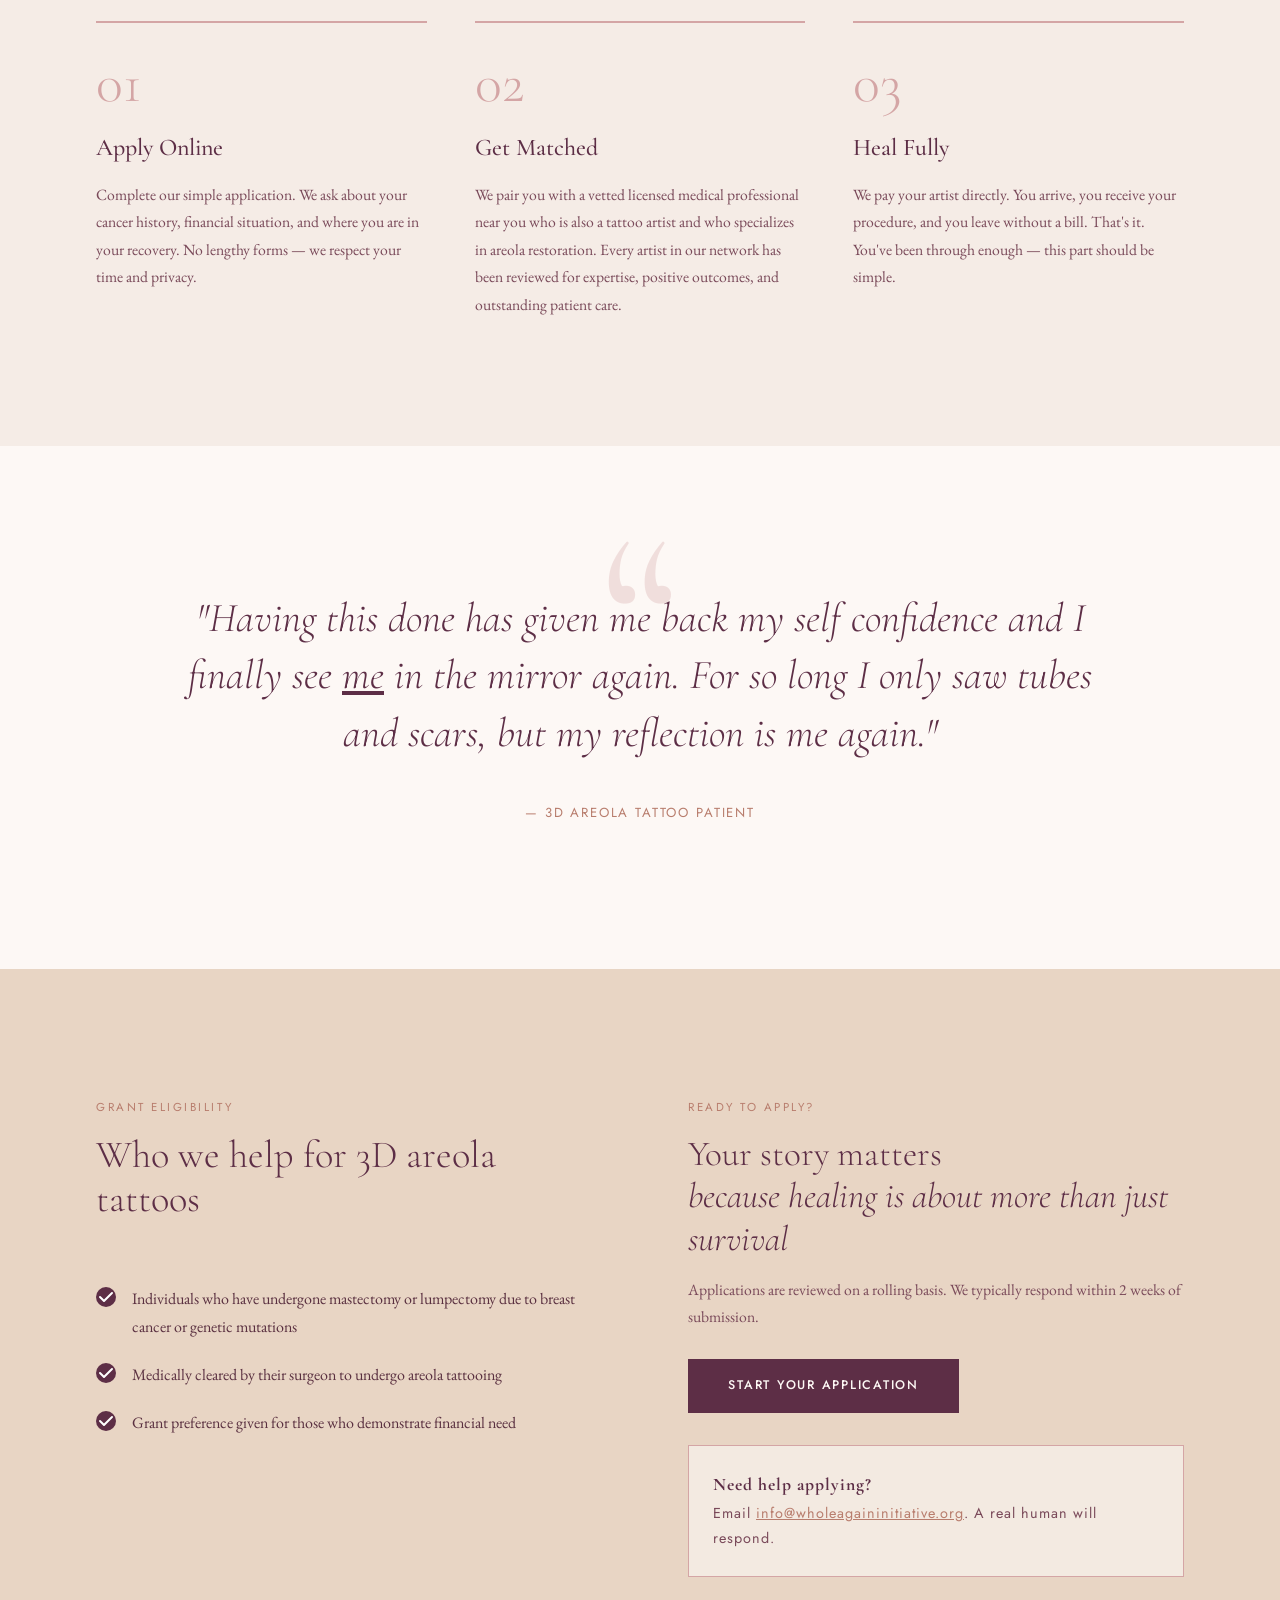
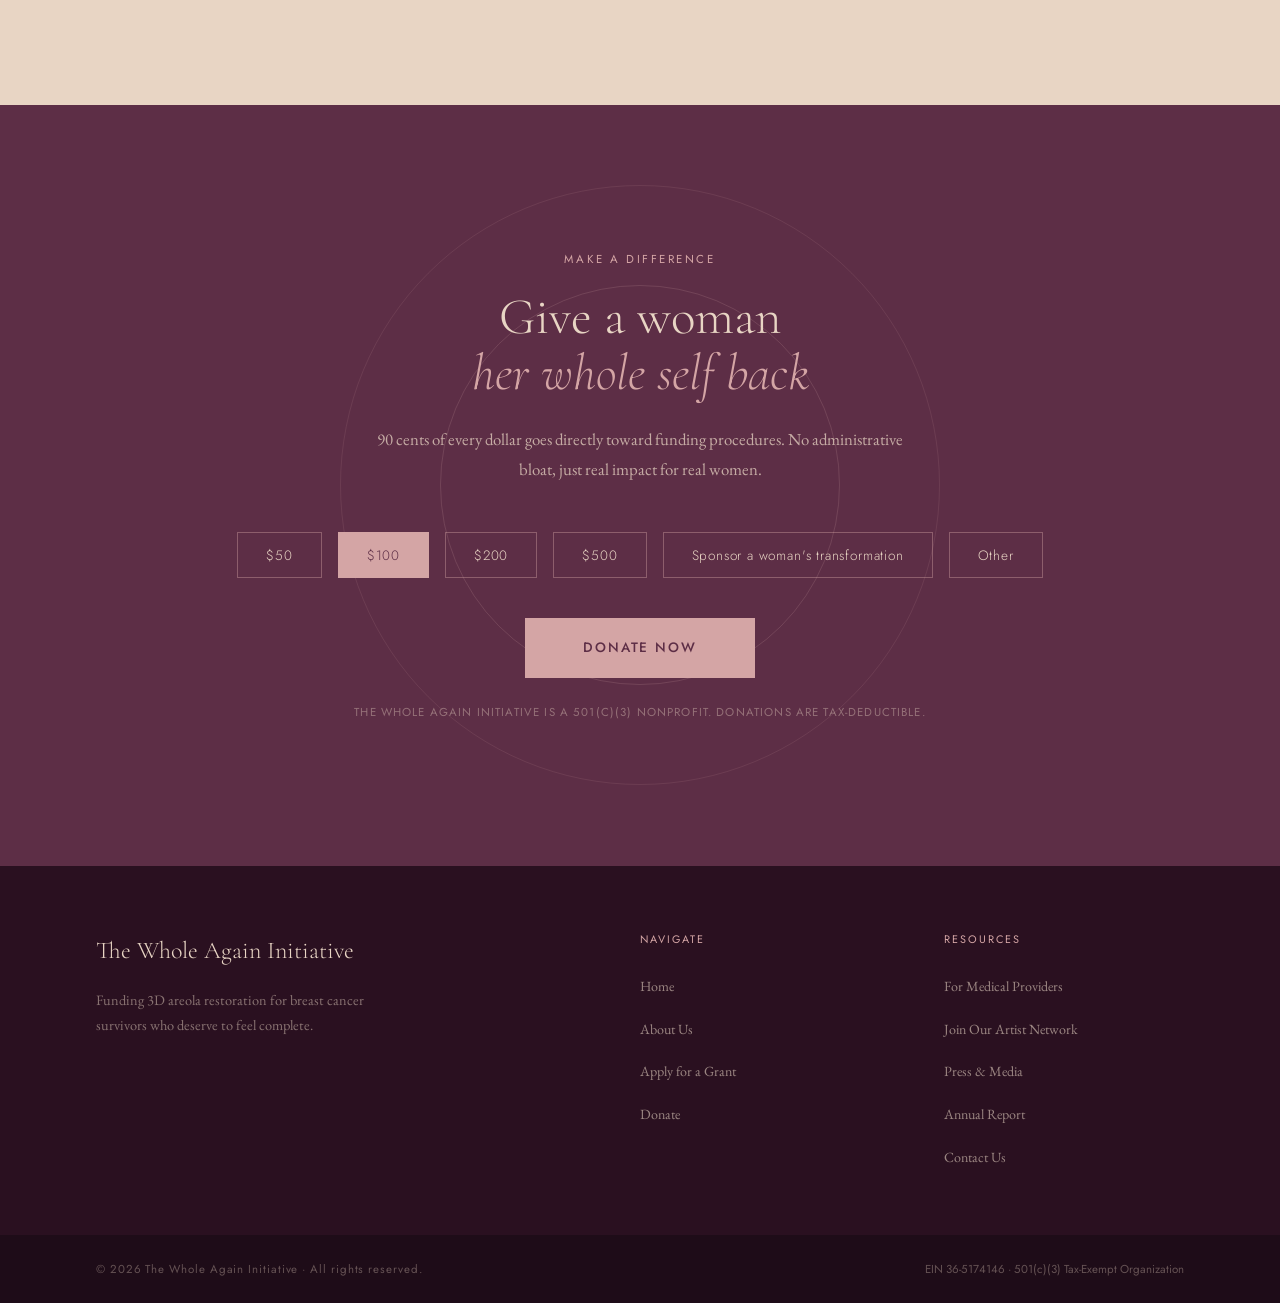
==== commit 58c140fb: "Main page updates" ====
--- a/index.html
+++ b/index.html
@@ -210,24 +210,15 @@
       margin-top: 0.25rem;
     }
 
-    /* Decorative circle */
-    .hero-circle {
+    /* Centered logo on hero */
+    .hero-logo {
       position: absolute;
-      width: 420px; height: 420px;
-      border-radius: 50%;
-      border: 1px solid rgba(212,165,165,0.4);
-      top: 50%; left: 50%;
+      top: 38%; left: 50%;
       transform: translate(-50%, -50%);
-      animation: rotateSlow 30s linear infinite;
-    }
-    .hero-circle::before {
-      content: '';
-      position: absolute;
-      width: 320px; height: 320px;
-      border-radius: 50%;
-      border: 1px dashed rgba(184,125,109,0.3);
-      top: 50%; left: 50%;
-      transform: translate(-50%, -50%);
+      width: min(90%, 735px);
+      height: auto;
+      z-index: 1;
+      animation: fadeIn 1.4s 0.6s ease both;
     }
 
     /* Vertical rule */
@@ -353,81 +344,51 @@
 
     /* ── IMPACT ──────────────────────────────────────────── */
     .impact {
-      padding: 8rem 6rem;
+      padding: 9rem 6rem;
       background: var(--warm-white);
-      display: grid;
-      grid-template-columns: 1fr 1fr;
-      gap: 6rem;
+      display: flex;
+      justify-content: center;
       align-items: center;
     }
 
     .impact-quote {
       position: relative;
+      max-width: 980px;
+      text-align: center;
+      padding: 0 2rem;
     }
     .impact-quote::before {
       content: '\201C';
       font-family: 'Cormorant Garamond', serif;
-      font-size: 12rem;
+      font-size: 16rem;
       font-weight: 300;
       color: var(--dusty-rose);
       opacity: 0.3;
       position: absolute;
-      top: -3.5rem; left: -2rem;
+      top: -6rem; left: 50%;
+      transform: translateX(-50%);
       line-height: 1;
       pointer-events: none;
     }
 
     .impact-quote blockquote {
       font-family: 'Cormorant Garamond', serif;
-      font-size: clamp(1.5rem, 2.2vw, 2.2rem);
+      font-size: clamp(2rem, 3.2vw, 3.2rem);
       font-weight: 300;
       font-style: italic;
       color: var(--deep-burgundy);
-      line-height: 1.5;
+      line-height: 1.4;
       position: relative;
       z-index: 1;
     }
 
     .impact-attribution {
       font-family: 'Jost', sans-serif;
-      font-size: 0.78rem;
-      letter-spacing: 0.12em;
+      font-size: 0.82rem;
+      letter-spacing: 0.14em;
       text-transform: uppercase;
       color: var(--clay);
-      margin-top: 1.5rem;
-    }
-
-    .impact-cards {
-      display: flex;
-      flex-direction: column;
-      gap: 1.5rem;
-    }
-
-    .impact-card {
-      background: var(--petal);
-      border-left: 3px solid var(--dusty-rose);
-      padding: 1.75rem 2rem;
-      transition: border-color 0.3s, transform 0.3s;
-    }
-    .impact-card:hover {
-      border-left-color: var(--deep-burgundy);
-      transform: translateX(6px);
-    }
-
-    .impact-card-num {
-      font-family: 'Cormorant Garamond', serif;
-      font-size: 2.4rem;
-      font-weight: 300;
-      color: var(--deep-burgundy);
-      line-height: 1;
-    }
-    .impact-card-desc {
-      font-family: 'Jost', sans-serif;
-      font-size: 0.78rem;
-      letter-spacing: 0.1em;
-      text-transform: uppercase;
-      color: var(--clay);
-      margin-top: 0.25rem;
+      margin-top: 2.5rem;
     }
 
     /* ── ELIGIBILITY ─────────────────────────────────────── */
@@ -564,6 +525,15 @@
       color: var(--deep-burgundy);
     }
 
+    .amount-chip-accent {
+      font-family: 'Cormorant Garamond', serif;
+      font-style: italic;
+      font-weight: 500;
+      font-size: 1.15rem;
+      letter-spacing: 0;
+      text-transform: none;
+    }
+
     .btn-donate {
       display: inline-block;
       padding: 1rem 3.5rem;
@@ -665,11 +635,6 @@
       from { opacity: 0; }
       to   { opacity: 1; }
     }
-    @keyframes rotateSlow {
-      from { transform: translate(-50%, -50%) rotate(0deg); }
-      to   { transform: translate(-50%, -50%) rotate(360deg); }
-    }
-
     /* Scroll reveal */
     .reveal {
       opacity: 0;
@@ -722,7 +687,7 @@
         <em>Cannot Take</em>
       </h1>
       <p class="hero-tagline">
-        We fund 3D areola restoration tattooing for breast cancer survivors — because healing is physical, emotional, and deeply personal.
+        The Whole Again Initiative is dedicated to expanding access to restorative and supportive care for individuals affected by breast cancer—restoring dignity, confidence, and a sense of wholeness throughout their healing journey.
       </p>
       <div class="hero-ctas">
         <a href="#apply" class="btn-primary">Apply for a Grant</a>
@@ -731,7 +696,7 @@
     </div>
 
     <div class="hero-right">
-      <div class="hero-circle"></div>
+      <img class="hero-logo" src="/images/logo.png" alt="Whole Again Initiative logo" />
       <div class="hero-right-content">
         <div class="hero-stat-block">
           <div class="hero-stat">
@@ -739,12 +704,12 @@
             <div class="hero-stat-label">Women diagnosed with breast cancer in their lifetime</div>
           </div>
           <div class="hero-stat">
-            <div class="hero-stat-number">~$800</div>
+            <div class="hero-stat-number">~$1500</div>
             <div class="hero-stat-label">Average cost of areola restoration, rarely covered by insurance</div>
           </div>
           <div class="hero-stat">
-            <div class="hero-stat-number">100%</div>
-            <div class="hero-stat-label">Of our grants go directly to procedure costs</div>
+            <div class="hero-stat-number">$0</div>
+            <div class="hero-stat-label">Out-of-pocket cost to every grant recipient</div>
           </div>
         </div>
       </div>
@@ -754,7 +719,7 @@
   <!-- MISSION BAND -->
   <section class="mission-band" id="mission">
     <div>
-      <p class="mission-label">Our Mission</p>
+      <p class="mission-label">3D Areola Tattoos</p>
       <h2 class="mission-heading">
         More than<br/>
         <em>skin deep</em>
@@ -765,10 +730,10 @@
         After mastectomy, many women feel their healing journey is incomplete. 3D areola restoration tattooing is a powerful final step — one that helps women reconnect with their bodies and move forward with confidence.
       </p>
       <p>
-        But it's often considered cosmetic. Insurance rarely covers it. And the cost falls entirely on the women who need it most. The Whole Again Initiative closes that gap through grant funding, so finances never stand between a survivor and her sense of self.
+        But although it is not cosmetic, insurance rarely covers it. And the cost falls entirely on the women who need it most. The Whole Again Initiative closes that gap through grant funding, so finances never stand between a survivor and her sense of self.
       </p>
       <p>
-        We partner with skilled paramedical tattoo artists across the country to ensure every woman we serve receives compassionate, expert care — at no cost to her.
+        We partner with skilled paramedical tattoo artists to ensure every woman we serve receives compassionate, expert care — at no cost to her.
       </p>
     </div>
   </section>
@@ -785,7 +750,7 @@
       </div>
       <div class="step reveal">
         <h3 class="step-title">Get Matched</h3>
-        <p class="step-body">We pair you with a vetted paramedical tattoo artist near you who specializes in areola restoration. Every artist in our network has been personally reviewed for skill, sensitivity, and expertise.</p>
+        <p class="step-body">We pair you with a vetted licensed medical professional near you who is also a tattoo artist and who specializes in areola restoration. Every artist in our network has been reviewed for expertise, positive outcomes, and outstanding patient care.</p>
       </div>
       <div class="step reveal">
         <h3 class="step-title">Heal Fully</h3>
@@ -798,28 +763,9 @@
   <section class="impact" id="impact">
     <div class="impact-quote reveal">
       <blockquote>
-        "I'd been a survivor for three years. But it wasn't until the restoration that I finally felt like myself again. I looked in the mirror and just… exhaled."
+        "Having this done has given me back my self confidence and I finally see <u>me</u> in the mirror again. For so long I only saw tubes and scars, but my reflection is me again."
       </blockquote>
-      <p class="impact-attribution">— Grant recipient, Ohio · 2023</p>
-    </div>
-
-    <div class="impact-cards">
-      <div class="impact-card reveal">
-        <div class="impact-card-num">312</div>
-        <div class="impact-card-desc">Women funded since our founding</div>
-      </div>
-      <div class="impact-card reveal">
-        <div class="impact-card-num">48</div>
-        <div class="impact-card-desc">Partner artists across 32 states</div>
-      </div>
-      <div class="impact-card reveal">
-        <div class="impact-card-num">$0</div>
-        <div class="impact-card-desc">Out-of-pocket cost to every grant recipient</div>
-      </div>
-      <div class="impact-card reveal">
-        <div class="impact-card-num">97%</div>
-        <div class="impact-card-desc">Of recipients report improved body confidence post-procedure</div>
-      </div>
+      <p class="impact-attribution">— 3D Areola Tattoo Patient</p>
     </div>
   </section>
 
@@ -827,13 +773,11 @@
   <section class="eligibility" id="apply">
     <div>
       <p class="section-label reveal">Grant Eligibility</p>
-      <h2 class="section-heading reveal">Who we help</h2>
+      <h2 class="section-heading reveal">Who we help for 3D areola tattoos</h2>
       <ul class="eligibility-list reveal">
-        <li>Women who have undergone mastectomy or lumpectomy for breast cancer</li>
-        <li>U.S. residents with financial need (income-based, flexible criteria)</li>
-        <li>Fully healed surgical sites as confirmed by your medical provider</li>
-        <li>No prior areola restoration procedure within the past 3 years</li>
-        <li>Willingness to share your story (optionally) to help us raise awareness</li>
+        <li>Individuals who have undergone mastectomy or lumpectomy due to breast cancer or genetic mutations</li>
+        <li>Medically cleared by their surgeon to undergo areola tattooing</li>
+        <li>Grant preference given for those who demonstrate financial need</li>
       </ul>
     </div>
 
@@ -841,14 +785,14 @@
       <div>
         <p class="section-label">Ready to apply?</p>
         <h3 style="font-family:'Cormorant Garamond',serif;font-size:2.2rem;font-weight:300;color:var(--deep-burgundy);line-height:1.2;margin-bottom:1rem;">
-          Your story matters.<br/><em>Let us help write the next chapter.</em>
+          Your story matters<br/><em>because healing is about more than just survival</em>
         </h3>
         <p style="font-size:0.98rem;color:#7a4a5a;margin-bottom:1.75rem;">Applications are reviewed on a rolling basis. We typically respond within 2 weeks of submission.</p>
         <a href="#" class="btn-primary">Start Your Application</a>
       </div>
       <div class="form-note">
         <strong style="font-family:'Cormorant Garamond',serif;font-size:1.1rem;color:var(--deep-burgundy);">Need help applying?</strong><br/>
-        <span style="font-size:0.9rem;color:#7a4a5a;">Call us at (800) 555-0192 or email <a href="mailto:hello@wholeagaininitiative.org" style="color:var(--clay);">hello@wholeagaininitiative.org</a>. A real human answers.</span>
+        <span style="font-size:0.9rem;color:#7a4a5a;">Email <a href="mailto:info@wholeagaininitiative.org" style="color:var(--clay);">info@wholeagaininitiative.org</a>. A real human will respond.</span>
       </div>
     </div>
   </section>
@@ -862,13 +806,14 @@
         <em>her whole self back</em>
       </h2>
       <p class="donate-subtext">
-        Every dollar goes directly toward funding procedures. No administrative bloat — just real impact for real women.
+        90 cents of every dollar goes directly toward funding procedures. No administrative bloat, just real impact for real women.
       </p>
       <div class="donate-amounts">
-        <button class="amount-chip">$25</button>
-        <button class="amount-chip active">$50</button>
-        <button class="amount-chip">$100</button>
-        <button class="amount-chip">$250</button>
+        <button class="amount-chip">$50</button>
+        <button class="amount-chip active">$100</button>
+        <button class="amount-chip">$200</button>
+        <button class="amount-chip">$500</button>
+        <button class="amount-chip">Sponsor a woman's transformation</button>
         <button class="amount-chip">Other</button>
       </div>
       <a href="#" class="btn-donate">Donate Now</a>
@@ -906,7 +851,7 @@
   </footer>
   <div class="footer-bottom">
     <p class="footer-copy">© 2026 The Whole Again Initiative · All rights reserved.</p>
-    <p class="footer-tax">EIN 00-0000000 · 501(c)(3) Tax-Exempt Organization</p>
+    <p class="footer-tax">EIN 36-5174146 · 501(c)(3) Tax-Exempt Organization</p>
   </div>
 
   <script>
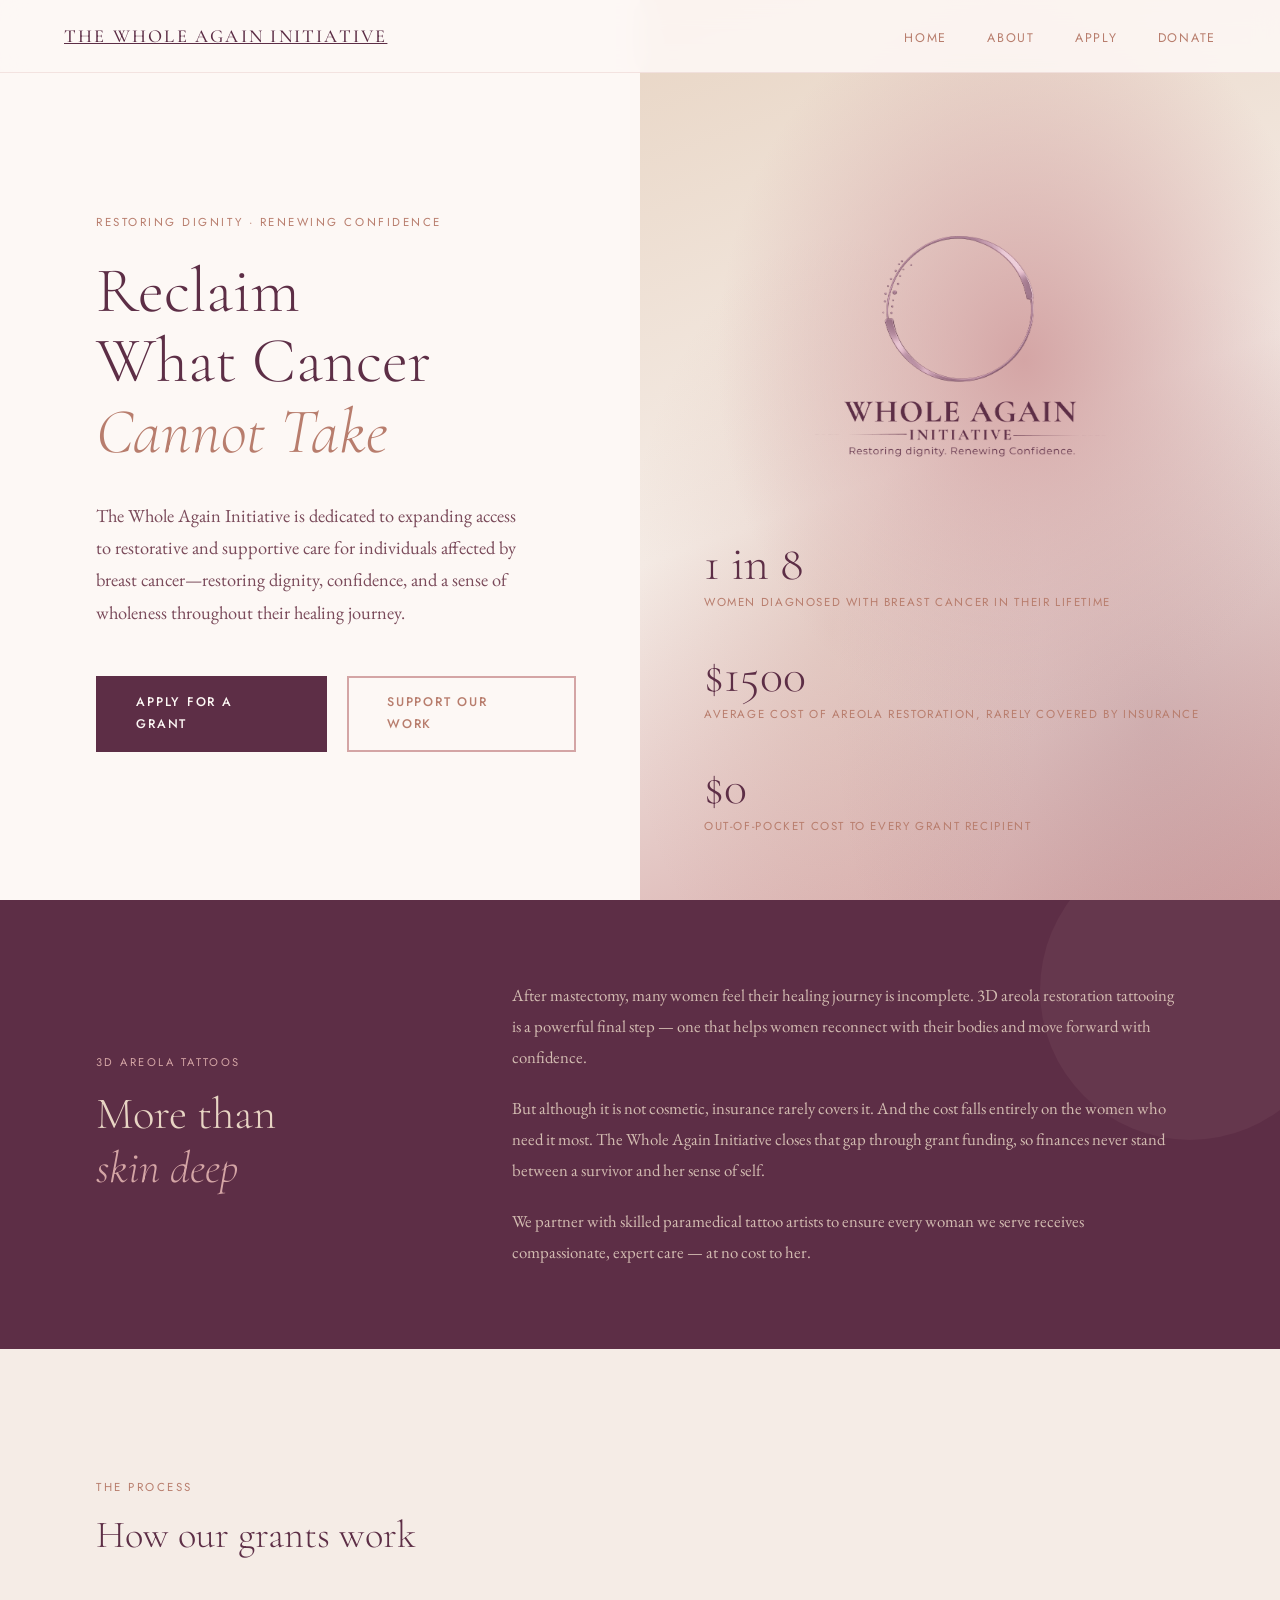
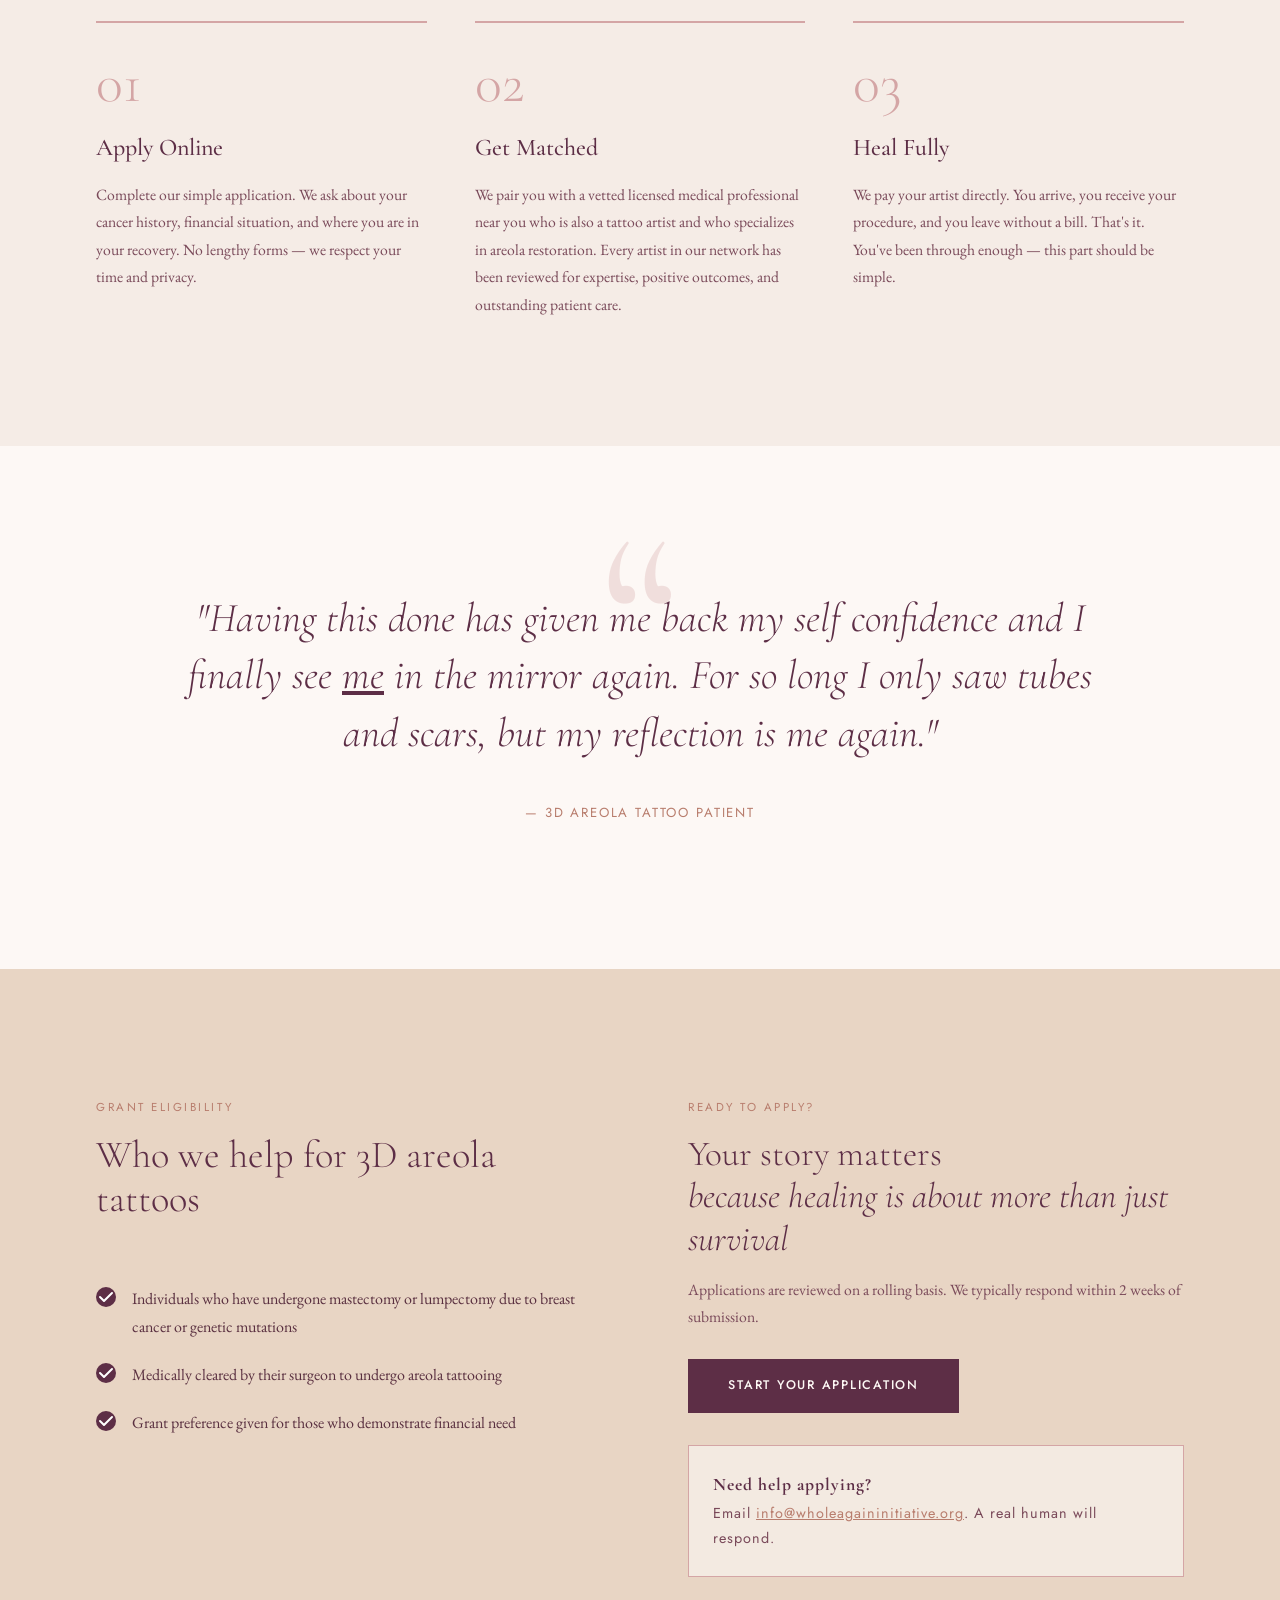
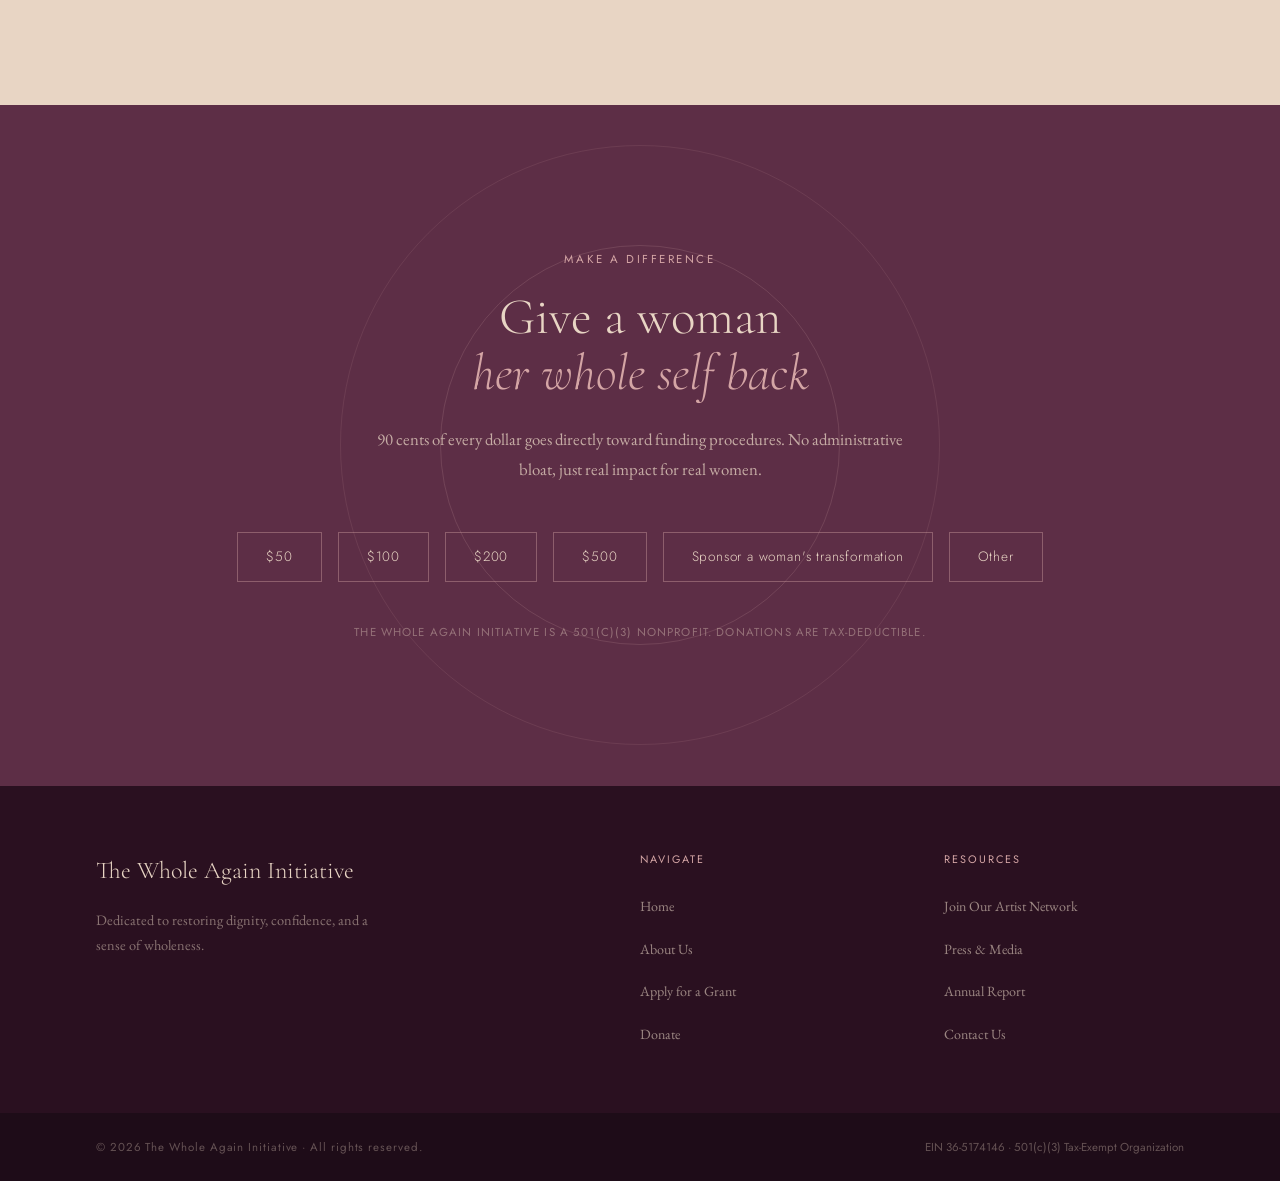
==== commit ee60a5c1: "More improvements" ====
--- a/index.html
+++ b/index.html
@@ -518,8 +518,9 @@
       transition: all 0.2s;
       background: transparent;
       letter-spacing: 0.06em;
-    }
-    .amount-chip:hover, .amount-chip.active {
+      text-decoration: none;
+    }
+    .amount-chip:hover {
       background: var(--dusty-rose);
       border-color: var(--dusty-rose);
       color: var(--deep-burgundy);
@@ -532,25 +533,6 @@
       font-size: 1.15rem;
       letter-spacing: 0;
       text-transform: none;
-    }
-
-    .btn-donate {
-      display: inline-block;
-      padding: 1rem 3.5rem;
-      background: var(--dusty-rose);
-      color: var(--deep-burgundy);
-      font-family: 'Jost', sans-serif;
-      font-size: 0.85rem;
-      font-weight: 500;
-      letter-spacing: 0.14em;
-      text-transform: uppercase;
-      text-decoration: none;
-      border: 2px solid var(--dusty-rose);
-      transition: all 0.3s ease;
-    }
-    .btn-donate:hover {
-      background: transparent;
-      color: var(--dusty-rose);
     }
 
     /* ── FOOTER ──────────────────────────────────────────── */
@@ -568,6 +550,8 @@
       font-weight: 300;
       color: var(--sand);
       margin-bottom: 1rem;
+      text-decoration: none;
+      display: block;
     }
 
     .footer-tagline {
@@ -704,7 +688,7 @@
             <div class="hero-stat-label">Women diagnosed with breast cancer in their lifetime</div>
           </div>
           <div class="hero-stat">
-            <div class="hero-stat-number">~$1500</div>
+            <div class="hero-stat-number">$1500</div>
             <div class="hero-stat-label">Average cost of areola restoration, rarely covered by insurance</div>
           </div>
           <div class="hero-stat">
@@ -809,50 +793,22 @@
         90 cents of every dollar goes directly toward funding procedures. No administrative bloat, just real impact for real women.
       </p>
       <div class="donate-amounts">
-        <button class="amount-chip">$50</button>
-        <button class="amount-chip active">$100</button>
-        <button class="amount-chip">$200</button>
-        <button class="amount-chip">$500</button>
-        <button class="amount-chip">Sponsor a woman's transformation</button>
-        <button class="amount-chip">Other</button>
+        <a class="amount-chip" href="/donate">$50</a>
+        <a class="amount-chip" href="/donate">$100</a>
+        <a class="amount-chip" href="/donate">$200</a>
+        <a class="amount-chip" href="/donate">$500</a>
+        <a class="amount-chip" href="/donate">Sponsor a woman's transformation</a>
+        <a class="amount-chip" href="/donate">Other</a>
       </div>
-      <a href="#" class="btn-donate">Donate Now</a>
       <p style="margin-top:1.5rem;font-family:'Jost',sans-serif;font-size:0.72rem;letter-spacing:0.1em;color:rgba(232,213,196,0.4);text-transform:uppercase;">
         The Whole Again Initiative is a 501(c)(3) nonprofit. Donations are tax-deductible.
       </p>
     </div>
   </section>
 
-  <!-- FOOTER -->
-  <footer>
-    <div>
-      <p class="footer-brand">The Whole Again Initiative</p>
-      <p class="footer-tagline">Funding 3D areola restoration for breast cancer survivors who deserve to feel complete.</p>
-    </div>
-    <div>
-      <p class="footer-col-title">Navigate</p>
-      <ul class="footer-links">
-        <li><a href="/">Home</a></li>
-        <li><a href="/about">About Us</a></li>
-        <li><a href="/apply">Apply for a Grant</a></li>
-        <li><a href="/donate">Donate</a></li>
-      </ul>
-    </div>
-    <div>
-      <p class="footer-col-title">Resources</p>
-      <ul class="footer-links">
-        <li><a href="#">For Medical Providers</a></li>
-        <li><a href="#">Join Our Artist Network</a></li>
-        <li><a href="#">Press & Media</a></li>
-        <li><a href="#">Annual Report</a></li>
-        <li><a href="#">Contact Us</a></li>
-      </ul>
-    </div>
-  </footer>
-  <div class="footer-bottom">
-    <p class="footer-copy">© 2026 The Whole Again Initiative · All rights reserved.</p>
-    <p class="footer-tax">EIN 36-5174146 · 501(c)(3) Tax-Exempt Organization</p>
-  </div>
+  <!-- FOOTER (shared — /partials/footer.html) -->
+  <div data-include="/partials/footer.html"></div>
+  <script src="/js/include.js" defer></script>
 
   <script>
     // Scroll reveal
@@ -866,14 +822,6 @@
       });
     }, { threshold: 0.12 });
     reveals.forEach(el => observer.observe(el));
-
-    // Donate chip toggle
-    document.querySelectorAll('.amount-chip').forEach(chip => {
-      chip.addEventListener('click', () => {
-        document.querySelectorAll('.amount-chip').forEach(c => c.classList.remove('active'));
-        chip.classList.add('active');
-      });
-    });
   </script>
 </body>
 </html>
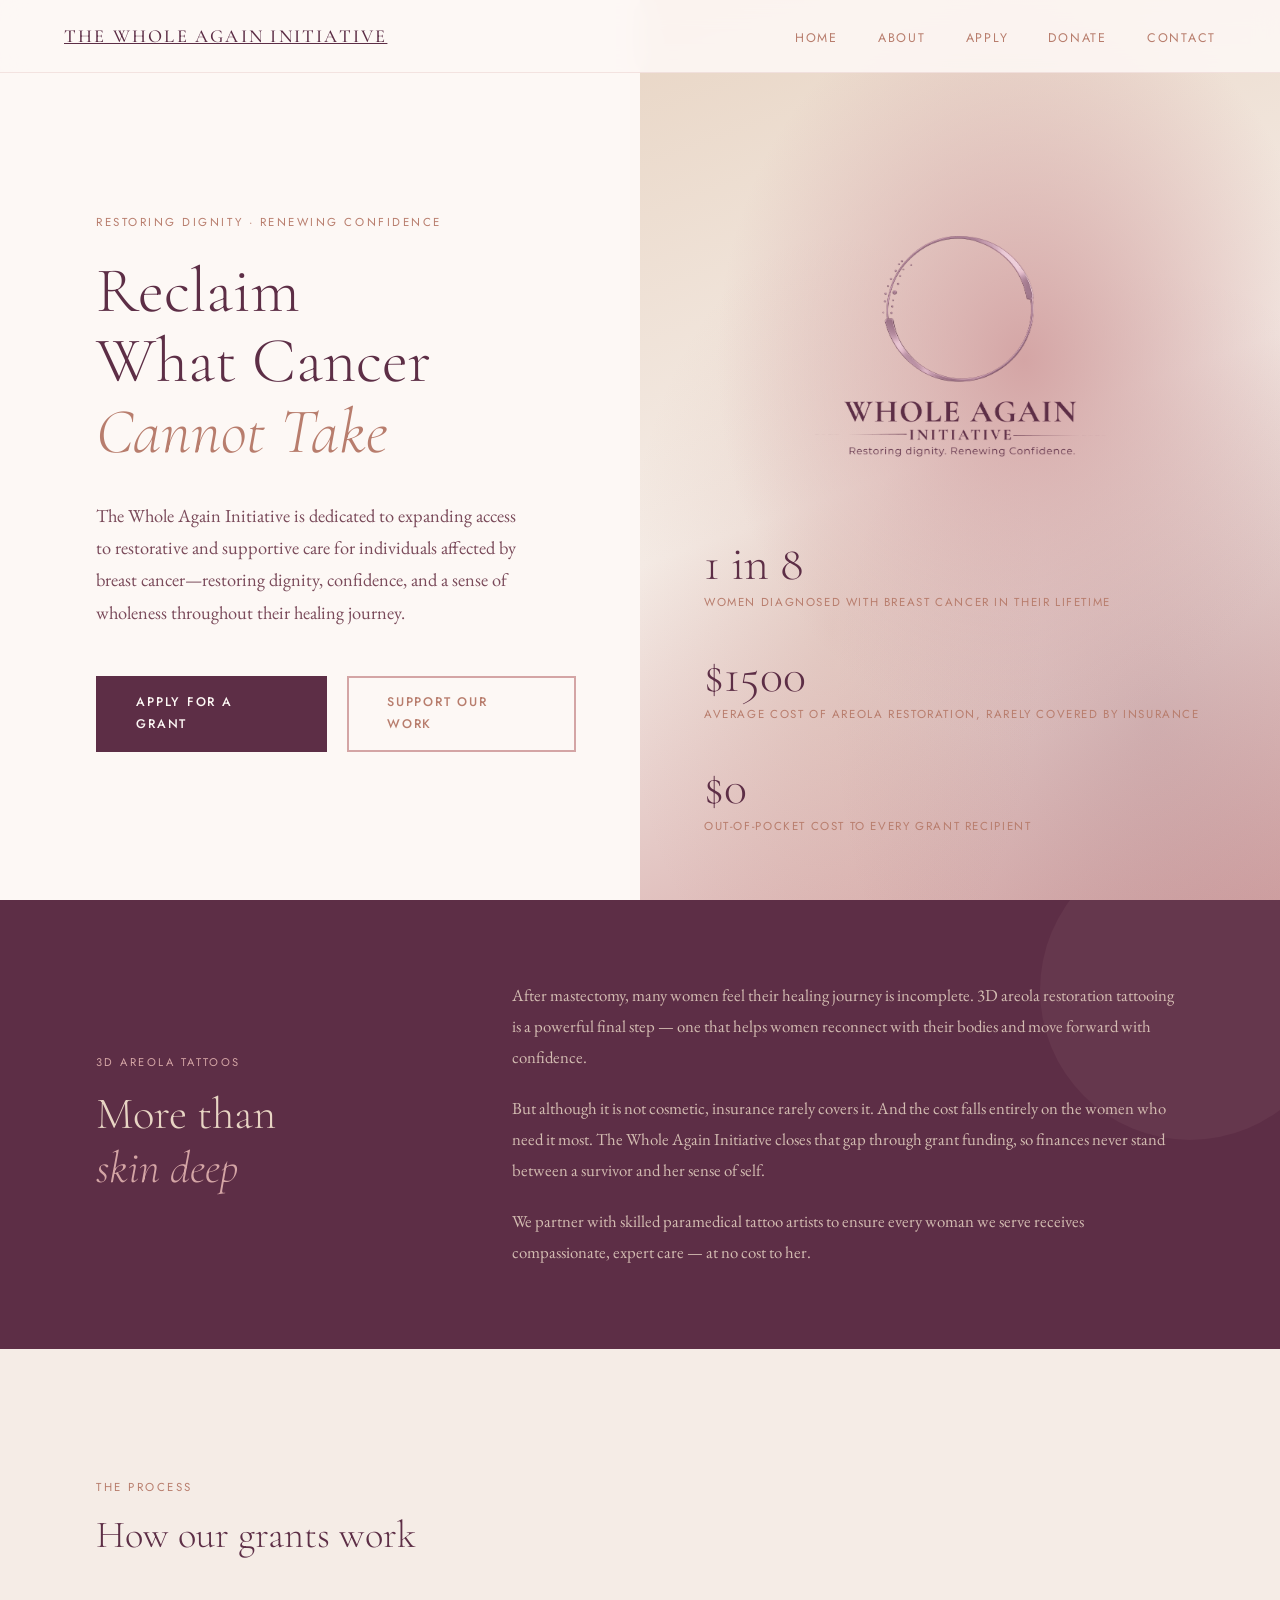
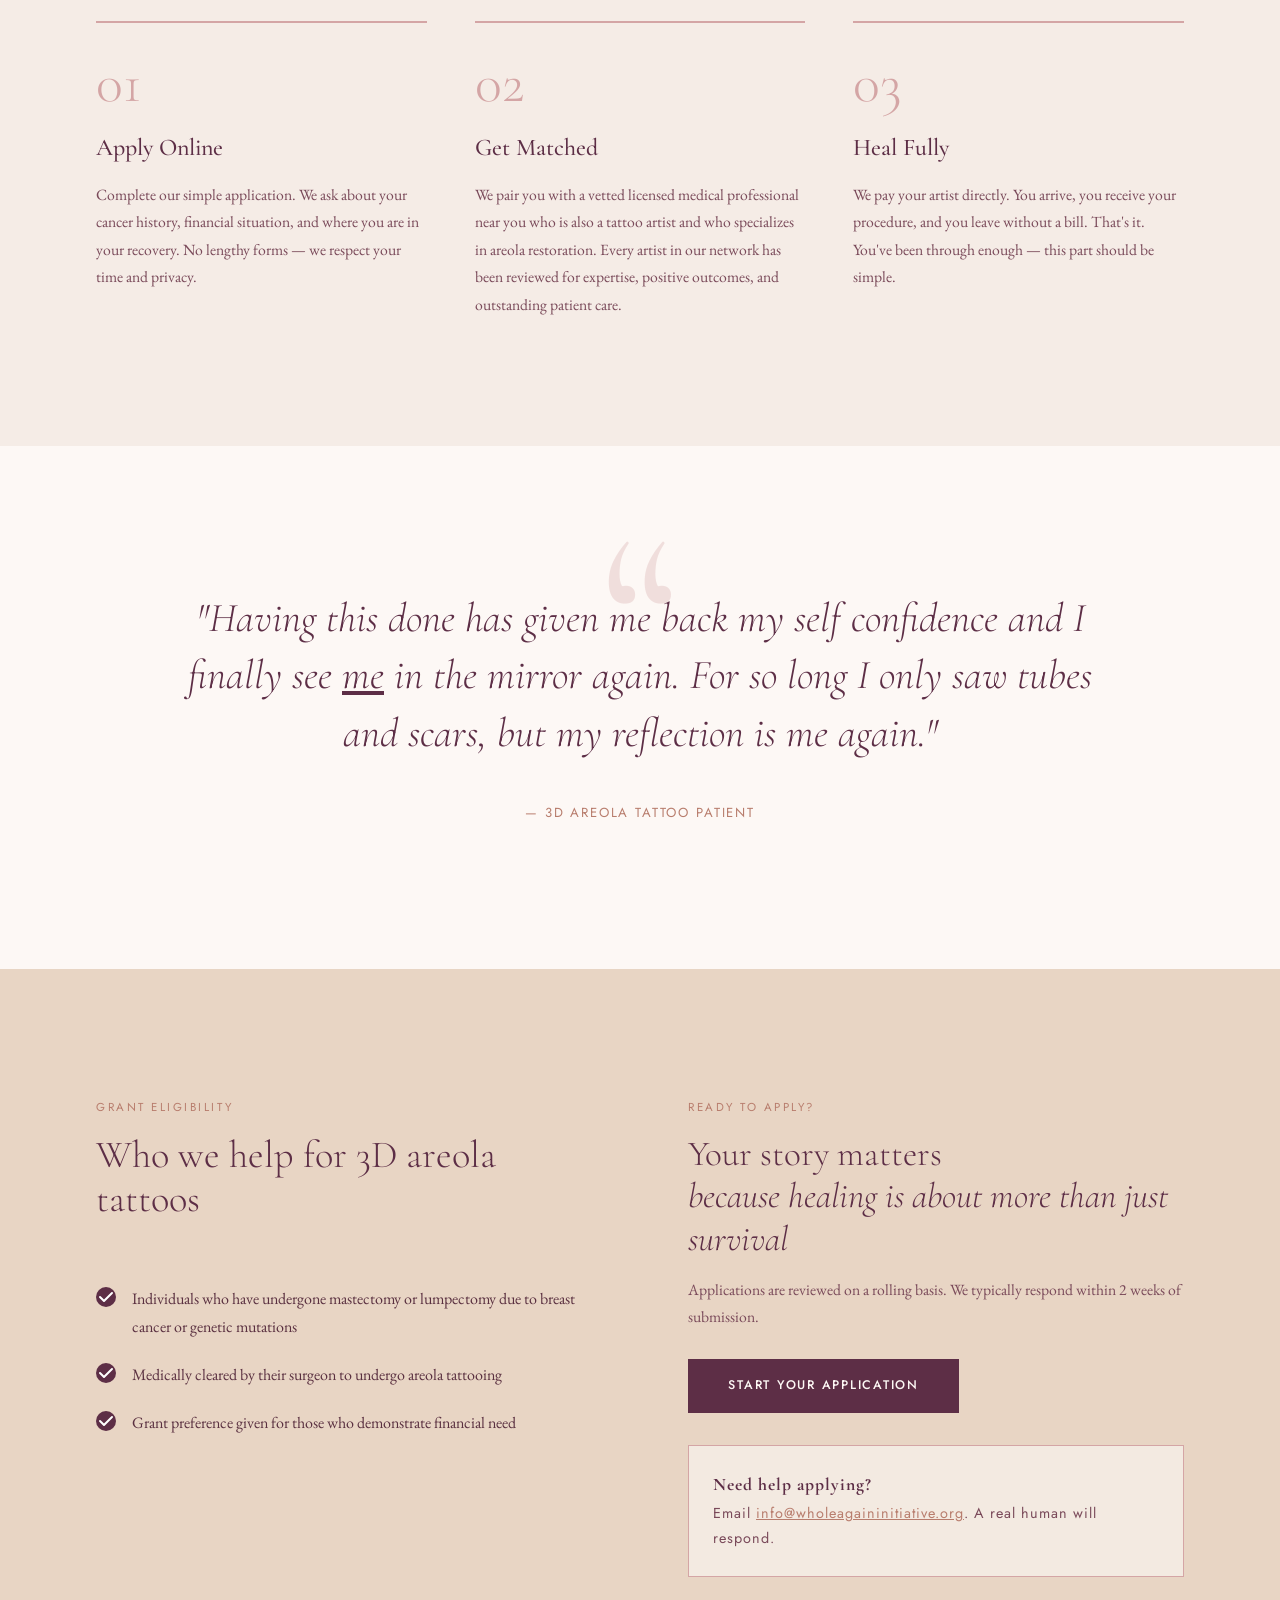
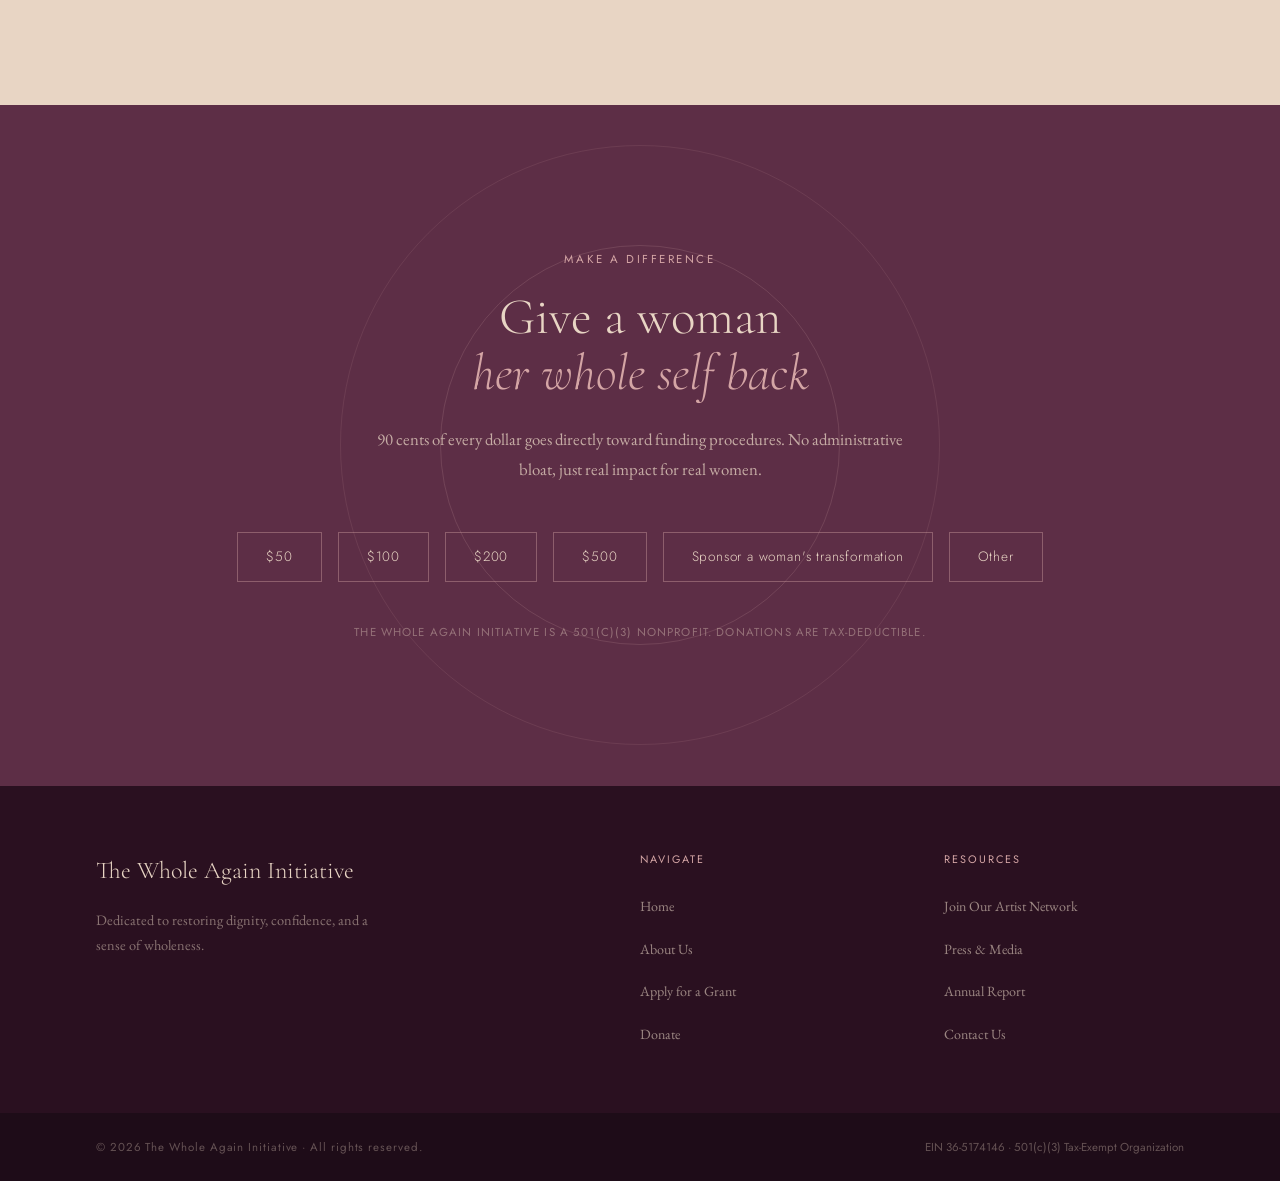
==== commit 133696f6: "Contact page" ====
--- a/index.html
+++ b/index.html
@@ -658,6 +658,7 @@
       <li><a href="/about">About</a></li>
       <li><a href="/apply">Apply</a></li>
       <li><a href="/donate">Donate</a></li>
+      <li><a href="/contact">Contact</a></li>
     </ul>
   </nav>
 
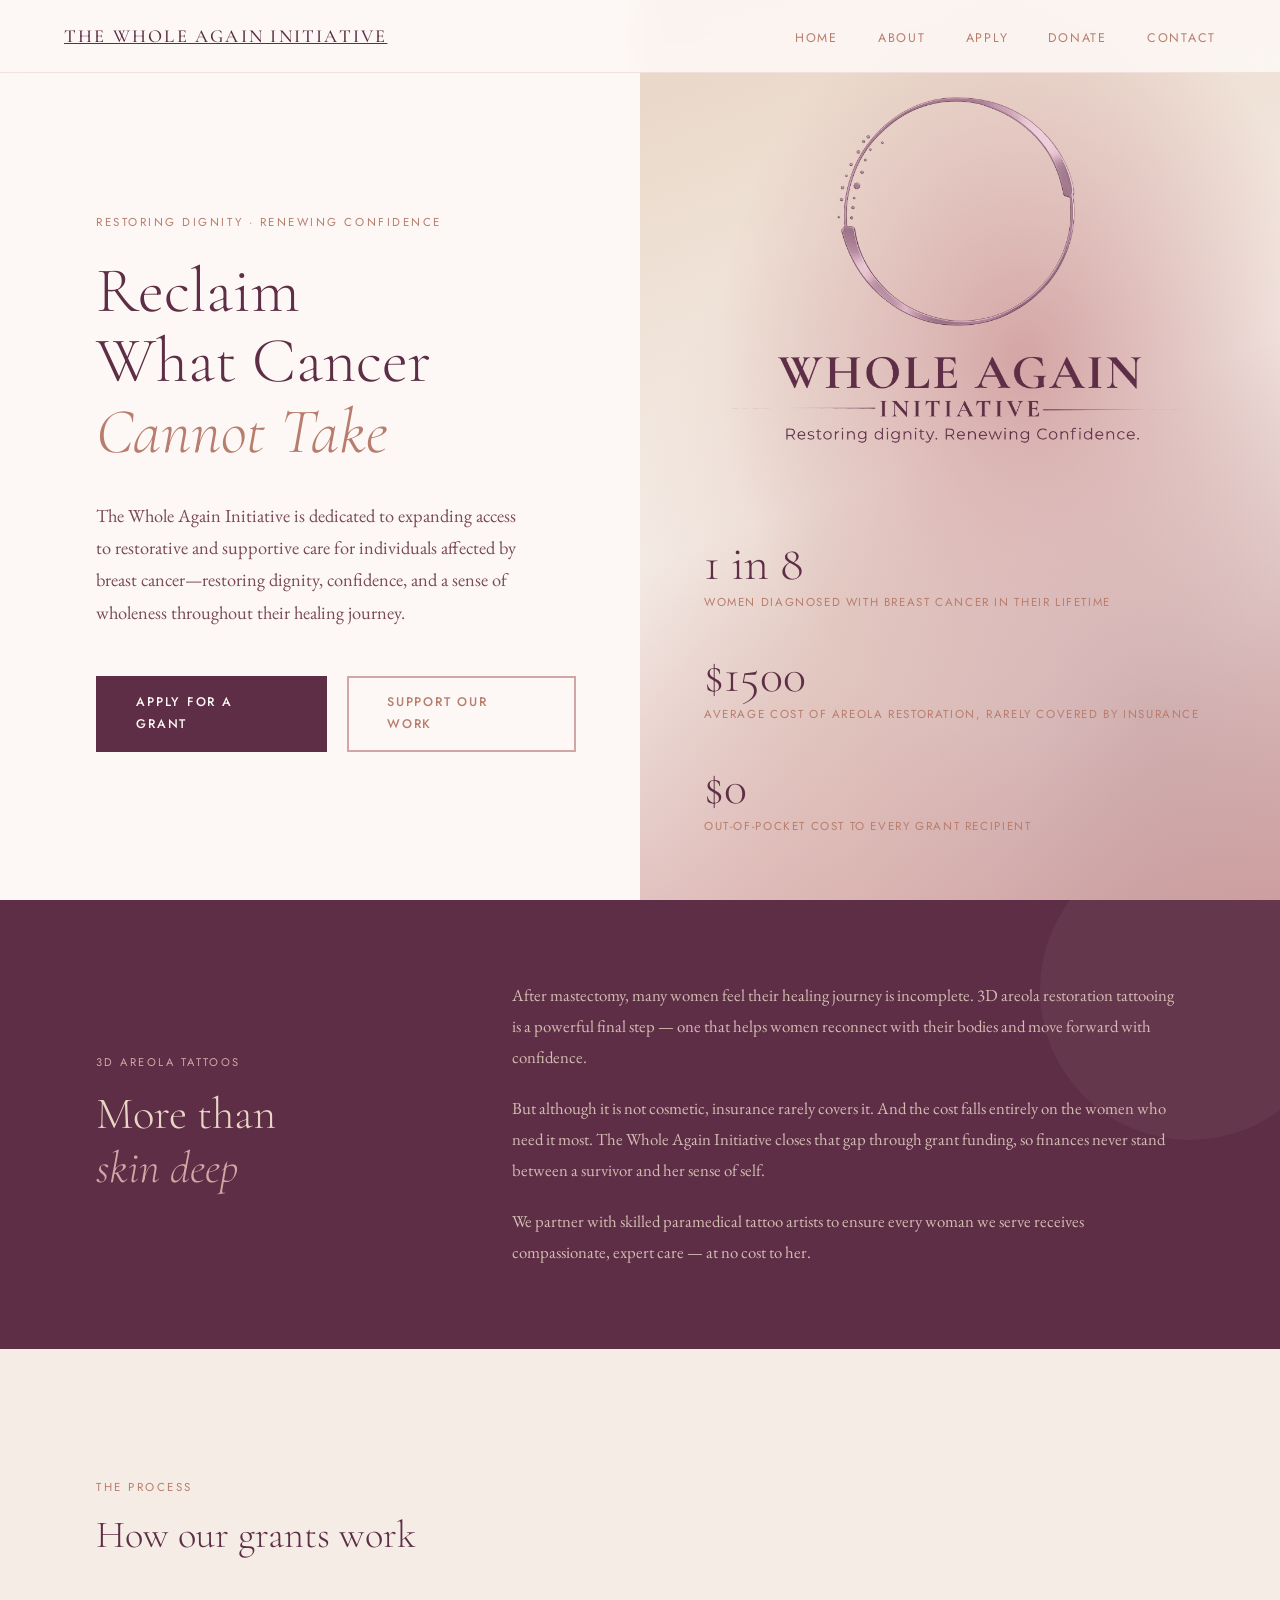
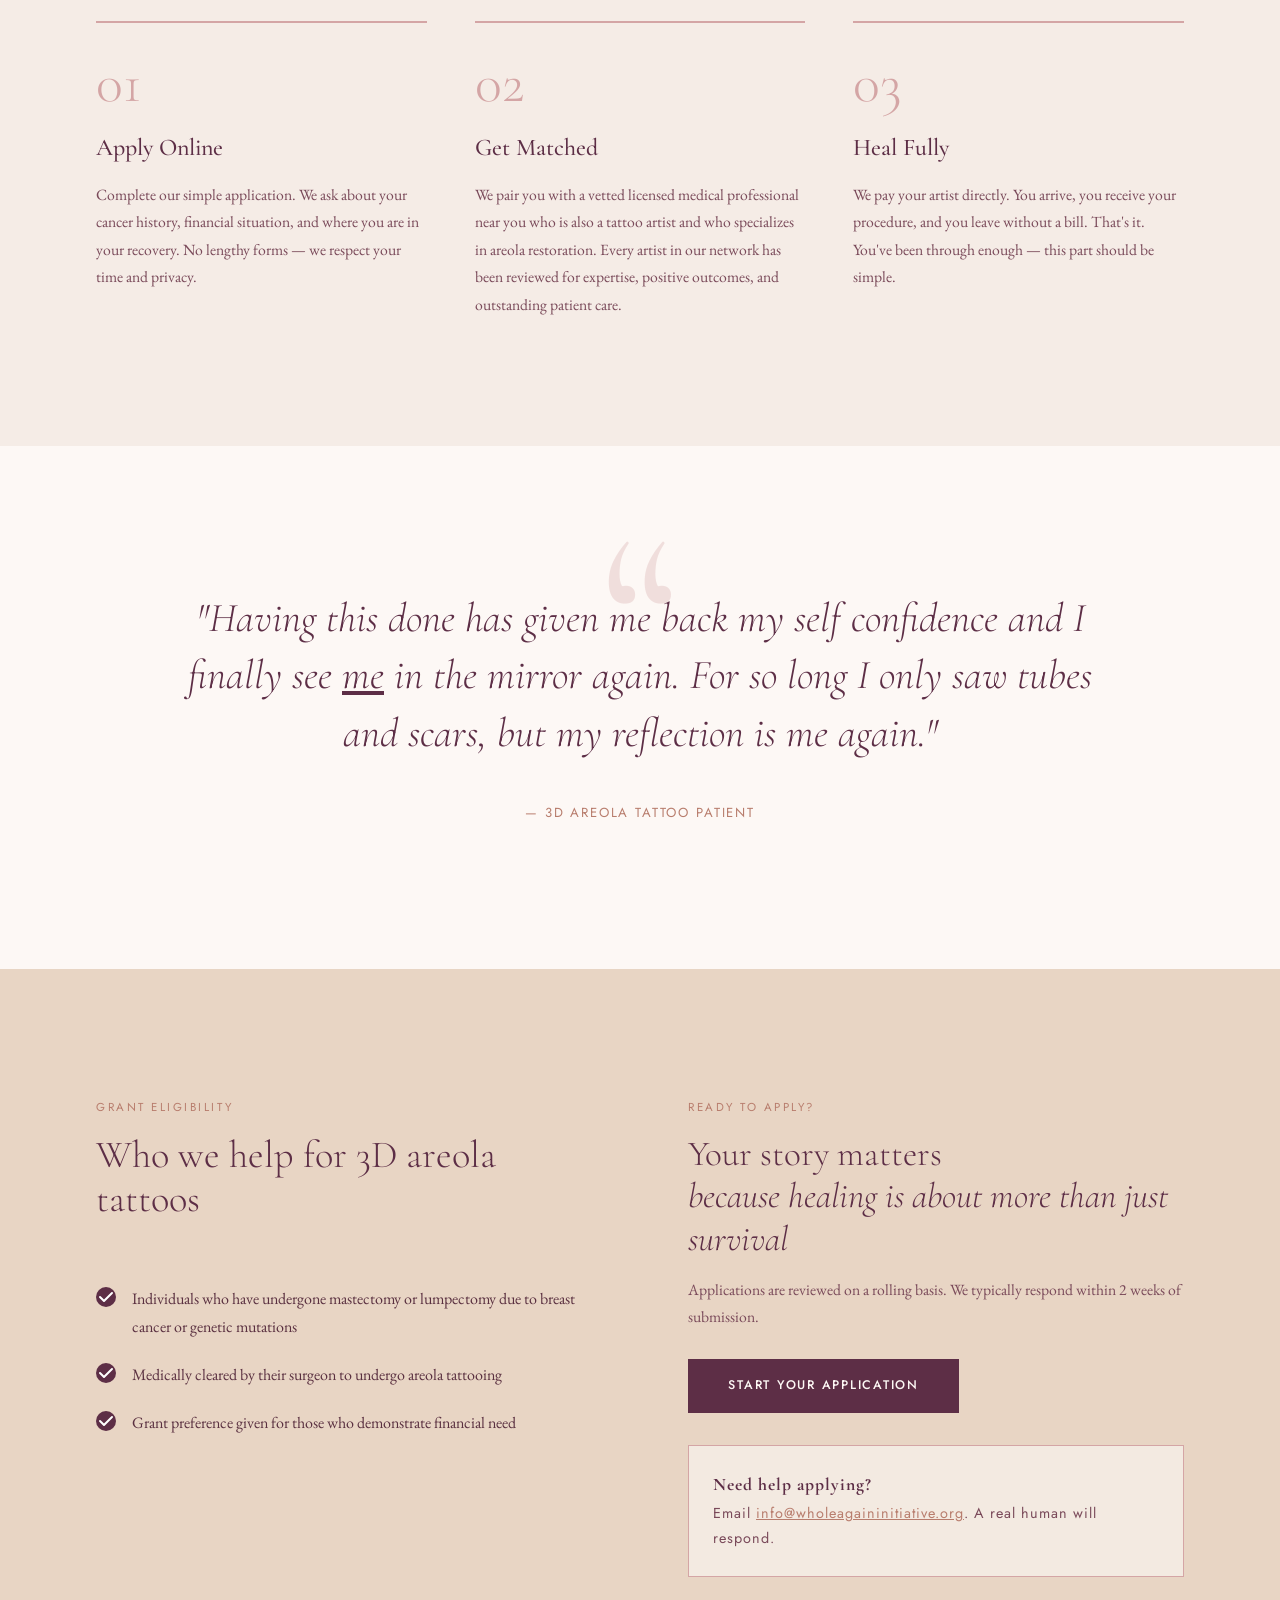
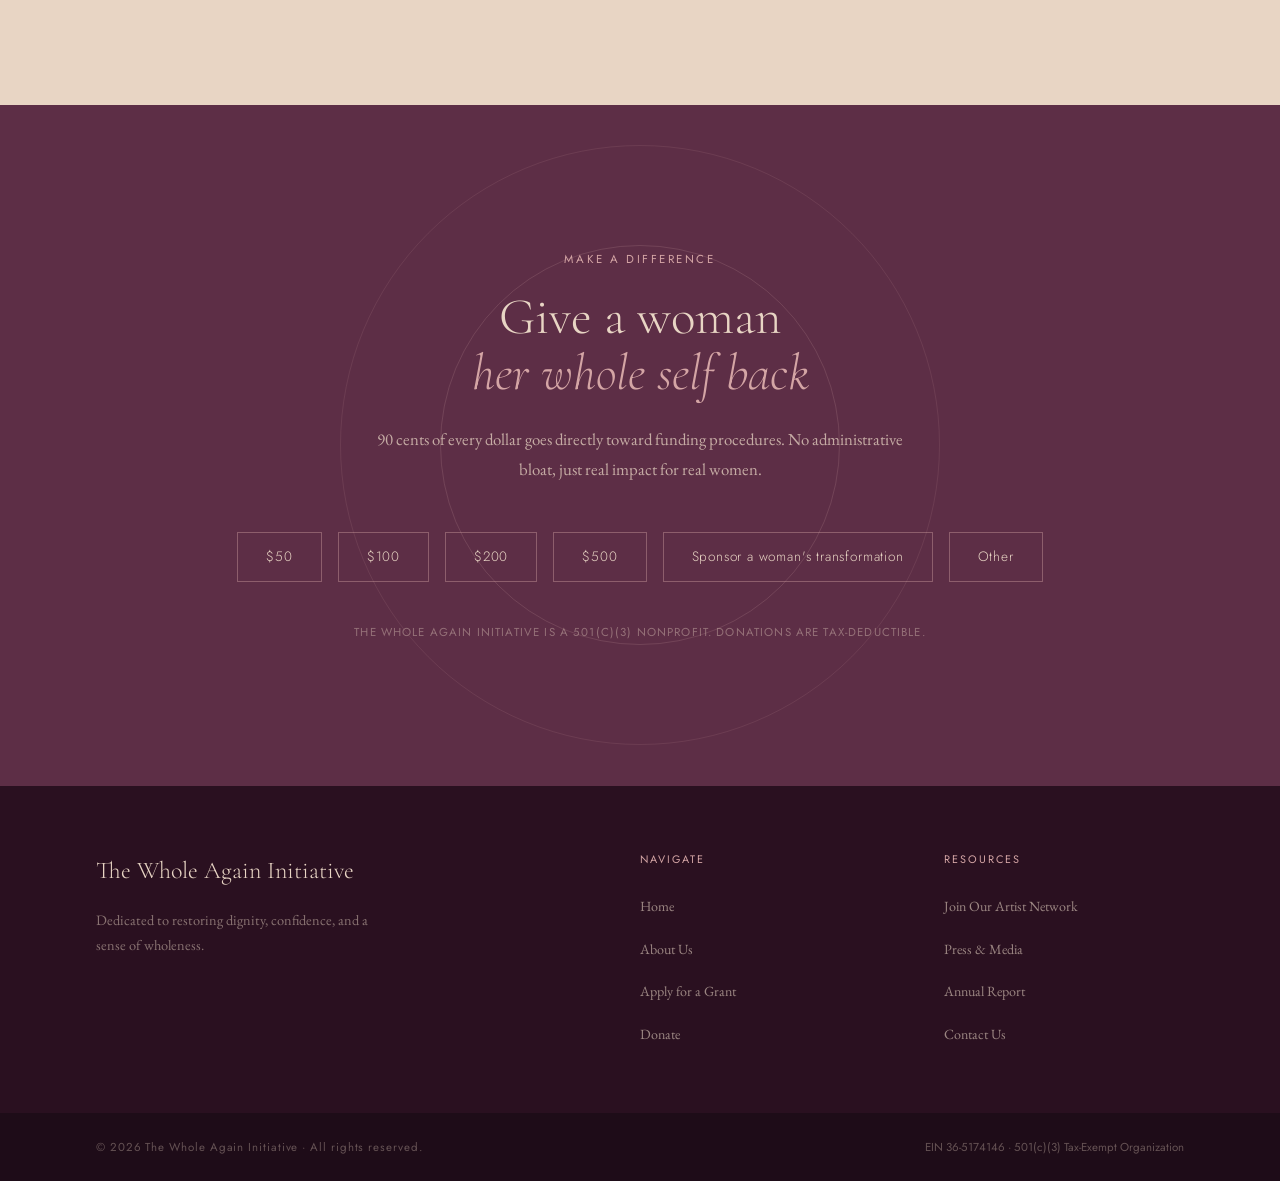
==== commit 6aa1c05d: "Fix hero logo sizing and wire hero CTAs to real pages - Crop logo.png to remove transparent padding " ====
--- a/index.html
+++ b/index.html
@@ -213,9 +213,9 @@
     /* Centered logo on hero */
     .hero-logo {
       position: absolute;
-      top: 38%; left: 50%;
+      top: 30%; left: 50%;
       transform: translate(-50%, -50%);
-      width: min(90%, 735px);
+      width: min(75%, 540px);
       height: auto;
       z-index: 1;
       animation: fadeIn 1.4s 0.6s ease both;
@@ -636,7 +636,16 @@
       .nav-links { display: none; }
       .hero { grid-template-columns: 1fr; }
       .hero-left { padding: 8rem 2rem 4rem; }
-      .hero-right { height: 320px; }
+      .hero-right { height: auto; padding: 1rem 0 2.5rem; }
+      .hero-right-content { position: static; padding: 0 2rem; }
+      .hero-logo {
+        position: static;
+        transform: none;
+        display: block;
+        margin: 1rem auto 2.5rem;
+        width: 85%;
+        max-width: 480px;
+      }
       .mission-band,
       .impact,
       .eligibility { grid-template-columns: 1fr; padding: 4rem 2rem; gap: 2rem; }
@@ -675,8 +684,8 @@
         The Whole Again Initiative is dedicated to expanding access to restorative and supportive care for individuals affected by breast cancer—restoring dignity, confidence, and a sense of wholeness throughout their healing journey.
       </p>
       <div class="hero-ctas">
-        <a href="#apply" class="btn-primary">Apply for a Grant</a>
-        <a href="#donate" class="btn-secondary">Support Our Work</a>
+        <a href="/apply" class="btn-primary">Apply for a Grant</a>
+        <a href="/donate" class="btn-secondary">Support Our Work</a>
       </div>
     </div>
 
